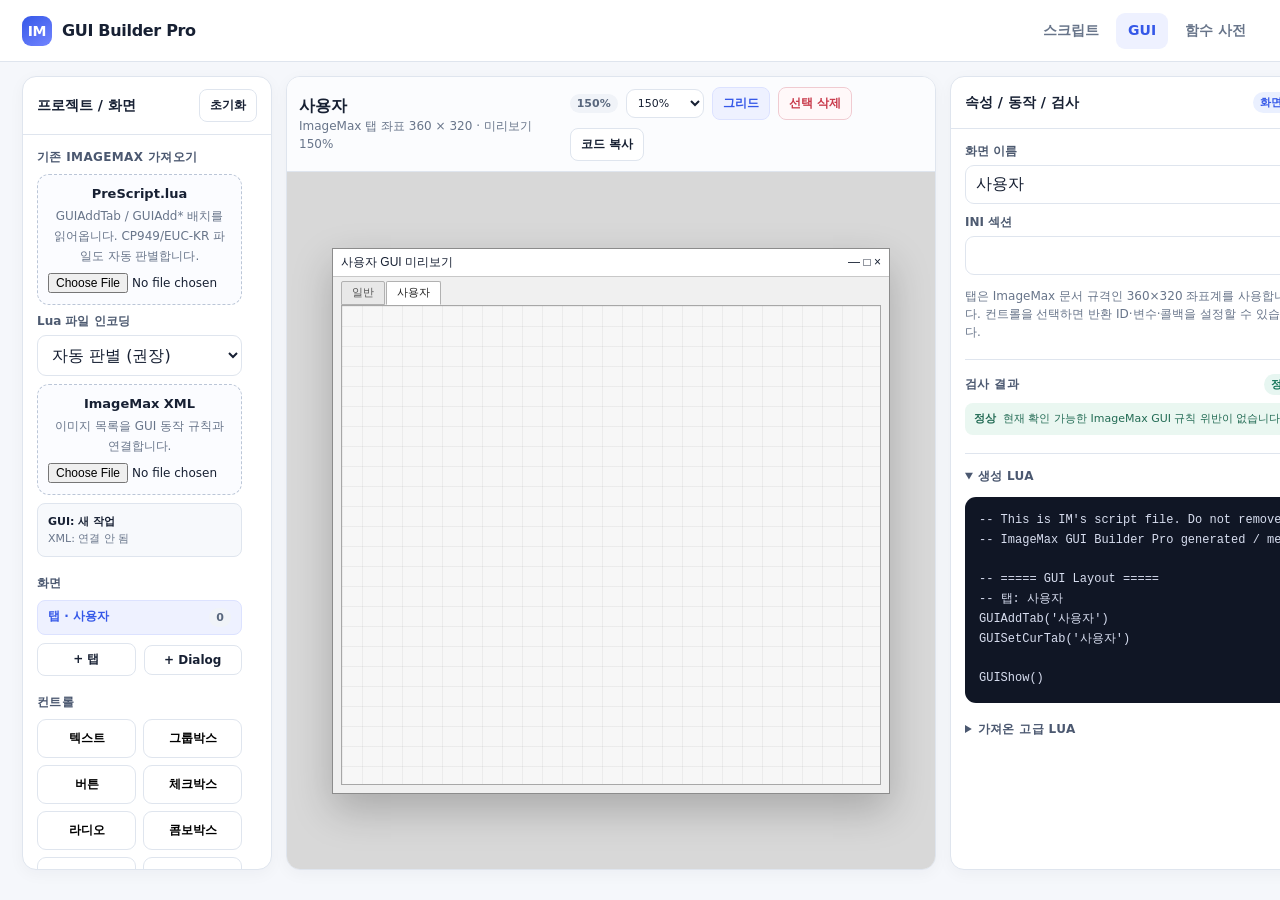
==== gui/index.html @ d72cc4b3 "Add files via upload" ====
<!doctype html>
<html lang="ko">
<head>
  <meta charset="utf-8">
  <meta name="viewport" content="width=device-width,initial-scale=1">
  <title>ImageMax GUI Builder Pro</title>
  <link rel="stylesheet" href="../assets/app.css">
</head>
<body>
<header class="topbar">
  <a class="brand" href="../"><span class="brandmark">IM</span>GUI Builder Pro</a>
  <nav class="nav"><a href="../script/">스크립트</a><a class="active" href="./">GUI</a><a href="../reference/">함수 사전</a></nav>
</header>
<main class="shell" style="padding-top:14px">
  <div class="gui-grid gui-grid-pro">
    <aside class="panel">
      <div class="panel-head"><span class="panel-title">프로젝트 / 화면</span><button id="newGui" class="btn small">초기화</button></div>
      <div class="panel-body">
        <div class="section">
          <div class="section-label">기존 ImageMax 가져오기</div>
          <label class="dropzone compact"><strong>PreScript.lua</strong><span class="hint">GUIAddTab / GUIAdd* 배치를 읽어옵니다. CP949/EUC-KR 파일도 자동 판별합니다.</span><input id="importPreScript" type="file" accept=".lua,text/x-lua,text/plain"></label>
          <div class="field" style="margin:8px 0 0"><label>Lua 파일 인코딩</label><select id="preScriptEncoding" class="select"><option value="auto">자동 판별 (권장)</option><option value="euc-kr">CP949 / EUC-KR</option><option value="utf-8">UTF-8</option></select></div>
          <label class="dropzone compact" style="margin-top:8px"><strong>ImageMax XML</strong><span class="hint">이미지 목록을 GUI 동작 규칙과 연결합니다.</span><input id="importGuiXml" type="file" accept=".xml,text/xml"></label>
          <div id="importSummary" class="import-summary" style="margin-top:8px">새 프로젝트입니다.</div>
        </div>
        <div class="section">
          <div class="section-label">화면</div>
          <div id="viewList" class="stack"></div>
          <div class="row" style="margin-top:8px"><button id="addTab" class="btn small grow">+ 탭</button><button id="addDialog" class="btn small grow">+ Dialog</button></div>
        </div>
        <div class="section">
          <div class="section-label">컨트롤</div>
          <div class="palette">
            <button class="tool" data-type="text">텍스트</button><button class="tool" data-type="group">그룹박스</button>
            <button class="tool" data-type="button">버튼</button><button class="tool" data-type="check">체크박스</button>
            <button class="tool" data-type="radio">라디오</button><button class="tool" data-type="combo">콤보박스</button>
            <button class="tool" data-type="edit">에디트</button><button class="tool dialog-only" data-type="picture">Picture</button>
            <button class="tool dialog-only" data-type="link">Link</button>
          </div>
          <p class="hint">탭은 360×320 좌표계를 사용합니다. Picture/Link는 Dialog 전용입니다.</p>
        </div>
        <div class="section">
          <div class="section-label">프로젝트</div>
          <div class="row wrap"><button id="saveGuiProject" class="btn small">프로젝트 저장</button><label class="btn small">프로젝트 열기<input id="loadGuiProject" type="file" accept=".json" hidden></label><button id="downloadGuiLua" class="btn primary small">PreScript.lua 저장</button></div>
        </div>
      </div>
    </aside>

    <section class="panel workspace">
      <div class="workbar">
        <div><b id="canvasTitle">사용자</b><div id="canvasMeta" class="hint">ImageMax GUI 좌표 360 × 320</div></div>
        <div class="row wrap"><span id="zoomBadge" class="badge">150%</span><select id="zoomSelect" class="select zoom-select" title="미리보기 배율"><option value="1">100%</option><option value="1.25">125%</option><option value="1.5" selected>150%</option><option value="2">200%</option></select><button id="toggleGrid" class="btn small soft">그리드</button><button id="deleteControl" class="btn danger small" disabled>선택 삭제</button><button id="copyGuiLua" class="btn small">코드 복사</button></div>
      </div>
      <div id="canvasWrap" class="canvas-wrap imagemax-preview-wrap">
        <div class="imagemax-window">
          <div class="imagemax-titlebar"><span>사용자 GUI 미리보기</span><span>— □ ×</span></div>
          <div id="runtimeTabs" class="runtime-tabs"></div>
          <div id="canvas" class="canvas-frame imagemax-runtime"></div>
        </div>
      </div>
    </section>

    <aside class="panel inspector-panel">
      <div class="panel-head"><span class="panel-title">속성 / 동작 / 검사</span><span id="selectedBadge" class="badge blue">화면 설정</span></div>
      <div class="panel-body">
        <div id="inspector" class="section"></div>
        <div id="behaviorSection" class="section"></div>
        <div class="divider"></div>
        <div class="section">
          <div class="row" style="justify-content:space-between"><div class="section-label" style="margin:0">검사 결과</div><span id="validationBadge" class="badge ok">정상</span></div>
          <div id="validationList" class="validation-list"></div>
        </div>
        <div class="divider"></div>
        <details class="section" open>
          <summary class="section-label clickable">생성 Lua</summary>
          <pre id="guiLuaPreview" class="code small code-tall"></pre>
        </details>
        <details id="advancedLuaWrap" class="section">
          <summary class="section-label clickable">가져온 고급 Lua</summary>
          <p class="hint">기존 PreScript에서 GUI 생성부 바깥의 함수/초기화 코드를 보존합니다. 이 영역은 자동 변환하지 않습니다.</p>
          <textarea id="advancedLua" class="textarea mono" rows="10"></textarea>
        </details>
      </div>
    </aside>
  </div>
</main>

<div class="modal-backdrop" id="viewModal"><div class="modal">
  <h3 id="viewModalTitle">화면 추가</h3>
  <div class="field"><label>이름</label><input id="viewName" class="input"></div>
  <div class="field"><label>INI 섹션 (선택)</label><input id="viewIni" class="input" placeholder="비워두면 탭 이름 사용"></div>
  <div id="dialogSizeFields" class="row" style="display:none"><div class="field grow"><label>Dialog 너비</label><input id="dialogW" type="number" class="input" value="300"></div><div class="field grow"><label>Dialog 높이</label><input id="dialogH" type="number" class="input" value="200"></div></div>
  <div class="row" style="justify-content:flex-end"><button id="cancelView" class="btn">취소</button><button id="confirmView" class="btn primary">추가</button></div>
</div></div>

<div class="modal-backdrop" id="behaviorModal"><div class="modal">
  <h3>GUI 동작 규칙 추가</h3>
  <div class="field"><label>조건</label><select id="behaviorCondition" class="select"><option value="always">항상 실행</option><option value="eq">현재 변수 == 값</option><option value="ne">현재 변수 != 값</option><option value="gt">현재 변수 &gt; 값</option><option value="ge">현재 변수 &gt;= 값</option><option value="lt">현재 변수 &lt; 값</option><option value="le">현재 변수 &lt;= 값</option></select></div>
  <div id="behaviorCompareField" class="field"><label>비교 값</label><input id="behaviorCompare" class="input" value="1"></div>
  <div class="field"><label>실행</label><select id="behaviorAction" class="select"><option value="imageEnable">ImageMax 이미지 활성/비활성</option><option value="controlEnable">다른 GUI 컨트롤 활성/비활성</option><option value="controlValue">다른 GUI 값 변경</option><option value="controlShow">다른 GUI 컨트롤 표시/숨김</option><option value="print">로그 출력</option><option value="message">MessageBox</option><option value="raw">고급 Lua 한 줄</option></select></div>
  <div id="behaviorDynamic"></div>
  <div class="row" style="justify-content:flex-end"><button id="cancelBehavior" class="btn">취소</button><button id="confirmBehavior" class="btn primary">규칙 추가</button></div>
</div></div>

<div id="toast" class="toast"></div>
<script type="module" src="./gui-builder.js"></script>
</body></html>
---- assets/app.css ----
:root{
  --bg:#f5f7fb;--panel:#fff;--panel2:#f9fafc;--text:#172033;--muted:#68758a;--line:#dfe5ee;
  --brand:#3558e8;--brand2:#6b7cff;--ok:#148566;--warn:#b56a00;--danger:#c8394a;--code:#101625;
  --shadow:0 10px 28px rgba(24,35,62,.08);--r:14px;--r2:10px;
}
*{box-sizing:border-box} html,body{margin:0;min-height:100%;font-family:Inter,Pretendard,"Noto Sans KR","Malgun Gothic",system-ui,sans-serif;color:var(--text);background:var(--bg)}
button,input,select,textarea{font:inherit} button{cursor:pointer} a{color:inherit;text-decoration:none}
.topbar{height:62px;background:#fff;border-bottom:1px solid var(--line);display:flex;align-items:center;justify-content:space-between;padding:0 22px;position:sticky;top:0;z-index:30}
.brand{display:flex;gap:10px;align-items:center;font-weight:800;letter-spacing:-.02em}.brandmark{width:30px;height:30px;border-radius:9px;background:linear-gradient(145deg,var(--brand),#7385ff);display:grid;place-items:center;color:#fff;font-size:14px}
.nav{display:flex;gap:5px}.nav a{padding:9px 12px;border-radius:9px;color:var(--muted);font-weight:650;font-size:14px}.nav a:hover,.nav a.active{background:#eef1ff;color:var(--brand)}
.shell{max-width:1500px;margin:0 auto;padding:22px}.hero{display:grid;grid-template-columns:1.2fr .8fr;gap:22px;align-items:stretch;margin-bottom:22px}.hero-main,.hero-side{background:#fff;border:1px solid var(--line);border-radius:18px;padding:32px;box-shadow:var(--shadow)}
.hero h1{font-size:38px;line-height:1.15;margin:0 0 12px;letter-spacing:-.04em}.hero p{color:var(--muted);line-height:1.7;margin:0}.hero-actions{display:flex;gap:10px;margin-top:22px;flex-wrap:wrap}
.btn{border:1px solid var(--line);background:#fff;color:var(--text);padding:10px 14px;border-radius:10px;font-weight:700;font-size:14px}.btn:hover{border-color:#b9c4d8;background:#fafbfe}.btn.primary{background:var(--brand);border-color:var(--brand);color:#fff}.btn.primary:hover{background:#2e4dcc}.btn.soft{background:#eef1ff;color:var(--brand);border-color:#dce2ff}.btn.danger{color:var(--danger);border-color:#f0cbd1;background:#fff8f9}.btn.small{padding:7px 10px;font-size:12px;border-radius:8px}.btn.icon{width:36px;height:36px;padding:0;display:grid;place-items:center}
.cards{display:grid;grid-template-columns:repeat(3,1fr);gap:16px}.card{background:#fff;border:1px solid var(--line);border-radius:var(--r);padding:22px;box-shadow:0 3px 12px rgba(24,35,62,.04)}.card h2,.card h3{margin:0 0 8px}.card p{color:var(--muted);line-height:1.6;margin:0}.card .link{display:inline-flex;margin-top:16px;color:var(--brand);font-weight:750}
.appgrid{display:grid;grid-template-columns:300px minmax(520px,1fr) 360px;gap:14px;height:calc(100vh - 106px);min-height:660px}.panel{background:#fff;border:1px solid var(--line);border-radius:var(--r);overflow:hidden;min-width:0;box-shadow:0 4px 16px rgba(24,35,62,.04)}.panel-head{min-height:52px;padding:12px 14px;border-bottom:1px solid var(--line);display:flex;align-items:center;justify-content:space-between;gap:10px}.panel-title{font-weight:800;font-size:14px}.panel-body{padding:14px;overflow:auto;height:calc(100% - 52px)}
.section{margin-bottom:18px}.section:last-child{margin-bottom:0}.section-label{font-size:12px;font-weight:800;color:#4b5870;text-transform:uppercase;letter-spacing:.03em;margin:0 0 8px}.hint{font-size:12px;color:var(--muted);line-height:1.5}.field{margin-bottom:10px}.field label{display:block;font-size:12px;font-weight:750;color:#4d5a70;margin-bottom:5px}.input,.select,.textarea{width:100%;border:1px solid var(--line);border-radius:9px;background:#fff;padding:9px 10px;color:var(--text);outline:none}.textarea{min-height:80px;resize:vertical}.input:focus,.select:focus,.textarea:focus{border-color:#97a7f9;box-shadow:0 0 0 3px rgba(53,88,232,.1)}
.row{display:flex;align-items:center;gap:8px}.row.wrap{flex-wrap:wrap}.grow{flex:1}.stack{display:flex;flex-direction:column;gap:8px}.divider{height:1px;background:var(--line);margin:14px 0}.badge{display:inline-flex;align-items:center;gap:5px;padding:3px 7px;border-radius:999px;background:#f0f3f8;color:#59677d;font-size:11px;font-weight:750}.badge.ok{background:#e7f6f1;color:#147458}.badge.blue{background:#eaf0ff;color:#3558e8}.badge.warn{background:#fff2dc;color:#945a00}
.dropzone{border:1.5px dashed #bbc6d7;border-radius:12px;padding:17px;text-align:center;background:#fbfcff}.dropzone strong{display:block;font-size:13px;margin-bottom:4px}.dropzone input[type=file]{max-width:100%;font-size:12px}
.image-list{display:flex;flex-direction:column;gap:5px}.image-item{padding:9px 10px;border-radius:9px;border:1px solid transparent;cursor:pointer;display:grid;grid-template-columns:1fr auto;gap:5px;align-items:center}.image-item:hover{background:#f6f8fb}.image-item.active{border-color:#bfc9ff;background:#eef1ff}.image-name{font-size:13px;font-weight:700;overflow:hidden;text-overflow:ellipsis;white-space:nowrap}.image-meta{font-size:10px;color:var(--muted)}
.workspace{height:100%;display:flex;flex-direction:column}.workbar{border-bottom:1px solid var(--line);padding:10px 12px;display:flex;align-items:center;justify-content:space-between;gap:8px;background:#fbfcfe}.tabs{display:flex;gap:5px;overflow:auto}.tabbtn{border:0;background:transparent;padding:8px 10px;border-radius:8px;color:var(--muted);font-size:13px;font-weight:700;white-space:nowrap}.tabbtn.active{background:#eef1ff;color:var(--brand)}
.rule-list{padding:14px;overflow:auto;flex:1}.empty{display:grid;place-items:center;height:100%;min-height:240px;color:var(--muted);text-align:center;padding:30px}.rule{border:1px solid var(--line);border-radius:12px;background:#fff;margin-bottom:10px;overflow:hidden}.rule-head{padding:10px 12px;background:#f8f9fc;border-bottom:1px solid var(--line);display:flex;justify-content:space-between;align-items:center}.rule-title{font-size:13px;font-weight:800}.rule-body{padding:12px}.rule-grid{display:grid;grid-template-columns:1fr 1fr;gap:9px}.rule-actions{display:flex;gap:6px}
.code{background:var(--code);color:#d8def0;border-radius:11px;padding:14px;font:12px/1.65 "SFMono-Regular",Consolas,monospace;white-space:pre;overflow:auto;min-height:220px;tab-size:2}.code.small{min-height:120px;max-height:220px}.code .kw{color:#82aaff}.code .fn{color:#c3e88d}.code .str{color:#ecc48d}
.kv{display:grid;grid-template-columns:120px 1fr;gap:6px 10px;font-size:12px}.kv dt{color:var(--muted)}.kv dd{margin:0;font-weight:650;word-break:break-word}.existing{border:1px solid var(--line);border-radius:9px;padding:9px;margin-top:6px;background:#fafbfc}.existing .name{font-size:12px;font-weight:800}.existing pre{font-size:11px;white-space:pre-wrap;color:#4f5b70;margin:6px 0 0}
.toast{position:fixed;right:20px;bottom:20px;background:#182238;color:#fff;padding:11px 14px;border-radius:10px;box-shadow:var(--shadow);font-size:13px;z-index:100;opacity:0;pointer-events:none;transform:translateY(10px);transition:.2s}.toast.show{opacity:1;transform:none}
/* GUI */
.gui-grid{display:grid;grid-template-columns:230px minmax(500px,1fr) 330px;gap:14px;height:calc(100vh - 106px);min-height:660px}.palette{display:grid;grid-template-columns:1fr 1fr;gap:7px}.tool{border:1px solid var(--line);border-radius:9px;background:#fff;padding:10px 8px;font-size:12px;font-weight:750;text-align:center}.tool:hover{border-color:#aebaf7;background:#f7f8ff}.canvas-wrap{height:100%;overflow:auto;background:#edf1f6;display:grid;place-items:center;padding:40px}.canvas-frame{position:relative;background:#fff;border:1px solid #bfc8d5;box-shadow:0 16px 40px rgba(31,45,75,.14);width:720px;height:640px;transform-origin:center center;overflow:hidden;background-image:linear-gradient(#f0f2f6 1px,transparent 1px),linear-gradient(90deg,#f0f2f6 1px,transparent 1px);background-size:20px 20px}.ctrl{position:absolute;border:1px solid #aeb7c4;background:#f7f8fa;border-radius:3px;display:flex;align-items:center;padding:0 8px;font-size:12px;user-select:none;cursor:move;min-width:12px;min-height:12px;color:#293449}.ctrl.selected{outline:2px solid #5873ff;outline-offset:1px}.ctrl.button{justify-content:center;background:#f6f6f6;box-shadow:inset 0 1px #fff}.ctrl.text{border-color:transparent;background:transparent}.ctrl.group{background:transparent;border-color:#99a5b5;align-items:flex-start;padding-top:4px}.ctrl.check::before{content:'□';margin-right:5px}.ctrl.radio::before{content:'○';margin-right:5px}.ctrl.edit{background:#fff}.ctrl.combo{background:#fff}.ctrl.combo::after{content:'▾';margin-left:auto}.handle{position:absolute;width:10px;height:10px;background:#5873ff;border:1px solid #fff;right:-6px;bottom:-6px;border-radius:2px;cursor:nwse-resize;display:none}.ctrl.selected .handle{display:block}.ruler{font-size:11px;color:var(--muted)}
.tab-strip{display:flex;gap:4px;align-items:center;overflow:auto}.gui-tab{border:1px solid var(--line);background:#fff;padding:7px 10px;border-radius:8px 8px 0 0;font-size:12px;font-weight:700}.gui-tab.active{background:#eef1ff;color:var(--brand);border-color:#cbd3ff}.modal-backdrop{position:fixed;inset:0;background:rgba(14,20,34,.45);display:none;place-items:center;z-index:80}.modal-backdrop.open{display:grid}.modal{width:min(680px,92vw);max-height:86vh;overflow:auto;background:#fff;border-radius:15px;border:1px solid var(--line);box-shadow:0 26px 70px rgba(0,0,0,.22);padding:20px}.modal h3{margin:0 0 14px}
.ref-grid{display:grid;grid-template-columns:250px 1fr;gap:14px}.ref-list{display:flex;flex-direction:column;gap:7px}.ref-card{border:1px solid var(--line);border-radius:11px;background:#fff;padding:14px}.ref-card h3{font-size:14px;margin:0 0 7px}.sig{font:12px/1.5 Consolas,monospace;background:#f4f6fa;border:1px solid #e4e8ef;padding:8px;border-radius:7px;overflow:auto}.ref-card p{font-size:12px;color:var(--muted);line-height:1.5;margin:8px 0 0}
@media(max-width:1100px){.appgrid,.gui-grid{grid-template-columns:260px 1fr}.appgrid>.panel:last-child,.gui-grid>.panel:last-child{display:none}.cards{grid-template-columns:1fr 1fr}.hero{grid-template-columns:1fr}}
@media(max-width:760px){.topbar{height:auto;padding:10px 12px;align-items:flex-start;gap:8px}.nav{flex-wrap:wrap;justify-content:flex-end}.shell{padding:12px}.hero-main,.hero-side{padding:22px}.hero h1{font-size:30px}.cards{grid-template-columns:1fr}.appgrid,.gui-grid{display:block;height:auto}.appgrid>.panel,.gui-grid>.panel{margin-bottom:12px;height:auto}.panel-body{height:auto;max-height:none}.canvas-wrap{min-height:520px;padding:18px}.canvas-frame{transform:scale(.72);margin:-90px}.ref-grid{grid-template-columns:1fr}.rule-grid{grid-template-columns:1fr}}
/* GUI Builder Pro */
.gui-grid-pro{grid-template-columns:250px minmax(650px,1fr) 380px}.dropzone.compact{display:block;padding:11px 10px}.dropzone.compact input{display:block;margin-top:8px;width:100%}.inspector-panel .panel-body{padding-bottom:40px}.imagemax-preview-wrap{background:#d8d8d8;place-items:center}.imagemax-window{background:#f0f0f0;border:1px solid #8c8c8c;box-shadow:0 16px 38px rgba(0,0,0,.22);padding:0 8px 8px}.imagemax-titlebar{height:28px;margin:0 -8px 0;padding:0 8px;background:#fff;display:flex;align-items:center;justify-content:space-between;font:12px "Malgun Gothic",sans-serif;border-bottom:1px solid #c8c8c8}.runtime-tabs{height:28px;display:flex;align-items:flex-end;gap:1px;padding-top:4px}.runtime-tab{height:24px;border:1px solid #b1b1b1;background:#e8e8e8;padding:2px 10px;font:11px "Malgun Gothic",sans-serif;border-radius:2px 2px 0 0;color:#222}.runtime-tab.active{background:#fff;border-bottom-color:#fff}.canvas-frame.imagemax-runtime{border-color:#a7a7a7;box-shadow:none;background-color:#f7f7f7;background-image:linear-gradient(rgba(80,80,80,.07) 1px,transparent 1px),linear-gradient(90deg,rgba(80,80,80,.07) 1px,transparent 1px);background-size:20px 20px}.canvas-frame.no-grid{background-image:none}.imagemax-runtime .ctrl{font-family:"Malgun Gothic",sans-serif;font-size:12px;color:#111;border-radius:1px}.imagemax-runtime .ctrl.text{padding:0 2px}.imagemax-runtime .ctrl.group{border:1px solid #aaa;background:transparent;padding:0;overflow:visible}.imagemax-runtime .group-title{position:absolute;top:-9px;left:8px;background:#f7f7f7;padding:0 4px;line-height:16px}.imagemax-runtime .ctrl.button{background:linear-gradient(#fff,#e8e8e8);border:1px solid #9f9f9f;justify-content:center;padding:0 6px}.imagemax-runtime .ctrl.check,.imagemax-runtime .ctrl.radio{border-color:transparent;background:transparent;padding:0 2px;gap:4px}.native-check{width:13px;height:13px;border:1px solid #7d7d7d;background:#fff;display:inline-block;flex:0 0 auto}.native-radio{width:13px;height:13px;border:1px solid #7d7d7d;background:#fff;border-radius:50%;display:inline-block;flex:0 0 auto}.imagemax-runtime .ctrl.combo{background:#fff;border:1px solid #9f9f9f;padding:0}.combo-value{padding-left:6px;overflow:hidden;text-overflow:ellipsis;white-space:nowrap;flex:1}.combo-arrow{width:18px;height:100%;display:grid;place-items:center;border-left:1px solid #b5b5b5;font-size:8px;background:#eee}.imagemax-runtime .ctrl.edit{background:#fff;border:1px solid #9f9f9f;padding:0 5px}.edit-value{overflow:hidden;text-overflow:ellipsis;white-space:nowrap}.imagemax-runtime .ctrl.link{border-color:transparent;background:transparent;color:#1359b7;text-decoration:underline}.behavior-row{border:1px solid var(--line);border-radius:9px;padding:9px;display:flex;justify-content:space-between;gap:8px;align-items:flex-start}.behavior-row b{font-size:12px}.validation-list{display:flex;flex-direction:column;gap:6px;margin-top:8px}.validation-item{display:grid;grid-template-columns:auto 1fr;gap:7px;align-items:start;border-radius:8px;padding:8px 9px;font-size:11px}.validation-item span{font-weight:800}.validation-item p{margin:0;line-height:1.45}.validation-item.error{background:#fff0f1;color:#8d2834}.validation-item.warn{background:#fff6e7;color:#875400}.validation-item.info{background:#eef4ff;color:#315b9a}.validation-item.ok{background:#eaf7f1;color:#226b54}.warn-text{color:#9a5d00}.mono{font-family:Consolas,"SFMono-Regular",monospace}.clickable{cursor:pointer}.code-tall{max-height:360px}
@media(max-width:1250px){.gui-grid-pro{grid-template-columns:240px 1fr}.gui-grid-pro>.inspector-panel{display:none}}

/* Script Builder Pro */
.script-shell{max-width:1680px;padding-top:14px}.script-grid-pro{grid-template-columns:300px minmax(720px,1fr) 390px}.project-panel .panel-body,.result-panel .panel-body{padding-bottom:36px}.image-list-tall{max-height:calc(100vh - 500px);overflow:auto}.image-item{width:100%;text-align:left;background:transparent}.image-badges{display:flex;flex-direction:column;gap:3px;align-items:flex-end}.folder-status{margin-top:8px;padding:8px 9px;border-radius:8px;background:#f7f9fc;border:1px solid var(--line);font-size:11px;line-height:1.45;color:var(--muted)}
.script-workspace{overflow:hidden}.script-workbar{min-height:58px}.builder-flow{overflow:auto;flex:1}.recipe-section{padding:14px;border-bottom:1px solid var(--line);background:#fbfcff}.recipe-head,.current-script-head{display:flex;align-items:flex-start;justify-content:space-between;gap:12px}.recipe-filter-row{width:min(430px,48%)}.recipe-filter-row .input{min-width:160px}.recipe-grid{display:grid;grid-template-columns:repeat(3,minmax(0,1fr));gap:9px;margin-top:12px}.recipe-card{border:1px solid var(--line);border-radius:12px;background:#fff;padding:12px;display:flex;flex-direction:column;min-height:148px}.recipe-card:hover{border-color:#bbc7f8;box-shadow:0 4px 14px rgba(53,88,232,.07)}.recipe-card-top{display:flex;justify-content:space-between;gap:8px;align-items:center}.recipe-tag{font-size:10px;font-weight:800;color:var(--brand);background:#eef1ff;border-radius:999px;padding:3px 6px}.recipe-cat{font-size:10px;color:var(--muted)}.recipe-card h3{font-size:13px;margin:9px 0 6px}.recipe-card p{font-size:11px;line-height:1.5;color:var(--muted);margin:0 0 11px;flex:1}.recipe-card .btn{align-self:flex-start}.current-script-section{padding:14px}.compact-rule-list{padding:12px 0 0;overflow:visible}.compact-rule-list .empty{min-height:180px}.rule{border-radius:11px}.rule>summary{list-style:none;cursor:pointer}.rule>summary::-webkit-details-marker{display:none}.rule-head>div:first-child{display:flex;flex-direction:column;gap:3px}.rule-desc{font-size:10px;font-weight:500;color:var(--muted);max-width:580px}.rule[open]>.rule-head{background:#f5f7ff;border-bottom:1px solid var(--line)}.branch{margin-top:12px;padding:10px;border:1px solid var(--line);border-radius:9px;background:#fbfcfe}.branch.optional{background:#fff}.branch-head{display:flex;align-items:center;justify-content:space-between;gap:8px;font-size:12px}.action-list{display:flex;flex-direction:column;gap:7px;margin-top:8px}.action-card{border:1px solid var(--line);border-radius:8px;padding:8px;background:#fff}.action-fields{margin-top:8px}.multi-images{min-height:150px}.image-preview-box{height:190px;border:1px solid var(--line);border-radius:12px;background:#f8fafc;display:grid;place-items:center;overflow:hidden;position:relative;text-align:center;color:var(--muted);font-size:12px}.image-preview-box>img{width:100%;height:100%;object-fit:contain;background:#fff}.preview-caption{position:absolute;left:0;right:0;bottom:0;padding:7px 9px;background:rgba(16,22,37,.82);color:#fff;display:flex;flex-direction:column;text-align:left}.preview-caption span{font-size:9px;opacity:.8;white-space:nowrap;overflow:hidden;text-overflow:ellipsis}.preview-placeholder{padding:18px;display:flex;flex-direction:column;gap:5px}.preview-placeholder b{color:var(--text);font-size:13px}.preview-placeholder small{font-size:10px}.compact-details{border:1px solid var(--line);border-radius:10px;padding:9px 10px;background:#fbfcfe}.compact-details>summary{font-size:12px;font-weight:800;cursor:pointer}.compact-kv{grid-template-columns:72px 1fr}.existing>summary{cursor:pointer;font-size:11px}.execution-note{margin-top:9px;padding:8px 9px;border-radius:8px;background:#eef4ff;color:#315b9a;font-size:10.5px;line-height:1.45}.code-result{max-height:300px}.current-script-head{margin-top:2px}
@media(max-width:1400px){.script-grid-pro{grid-template-columns:280px minmax(650px,1fr)}.script-grid-pro>.result-panel{display:none}.recipe-grid{grid-template-columns:repeat(2,minmax(0,1fr))}}
@media(max-width:900px){.recipe-head,.current-script-head{display:block}.recipe-filter-row{width:100%;margin-top:10px}.recipe-grid{grid-template-columns:1fr}.script-grid-pro{display:block;height:auto}.script-grid-pro>.panel{margin-bottom:12px}.script-grid-pro>.result-panel{display:block}.image-list-tall{max-height:360px}}

/* GUI import / usability */
.import-summary{padding:9px 10px;border:1px solid var(--line);background:#f7f9fc;border-radius:8px;font-size:11px;line-height:1.55;color:var(--muted)}.import-summary b{color:var(--text)}.zoom-select{width:78px;padding:6px 7px;font-size:11px}.gui-grid-pro .canvas-wrap{padding:24px}.gui-grid-pro .rule-grid{gap:8px}.gui-grid-pro .panel-body{scrollbar-gutter:stable}.gui-grid-pro .validation-list{max-height:230px;overflow:auto}
.runtime-tab.system-tab{color:#555;opacity:1;cursor:default;background:#e8e8e8}
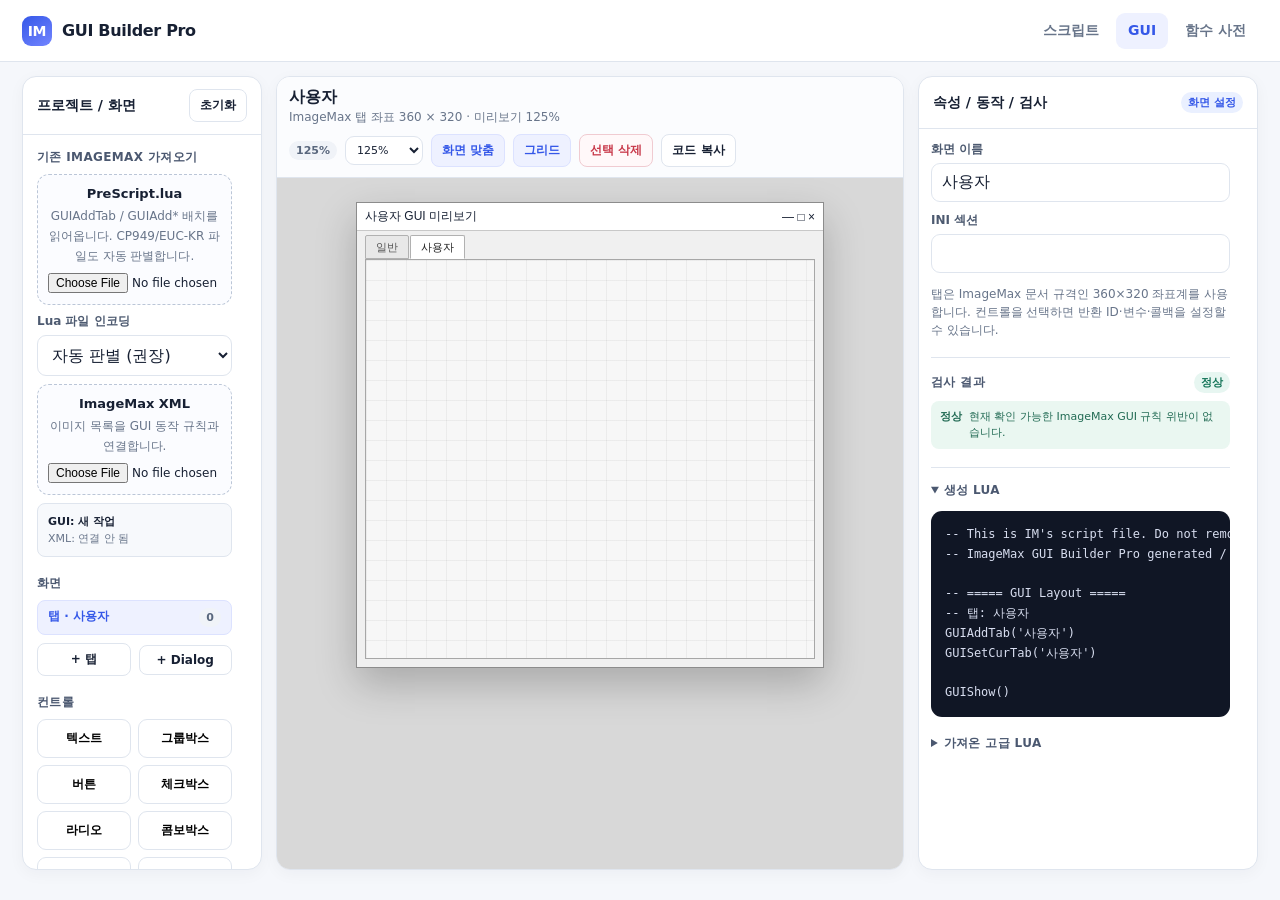
==== commit 4aaaa95c: "Add files via upload" ====
--- a/gui/index.html
+++ b/gui/index.html
@@ -37,7 +37,7 @@
             <button class="tool" data-type="edit">에디트</button><button class="tool dialog-only" data-type="picture">Picture</button>
             <button class="tool dialog-only" data-type="link">Link</button>
           </div>
-          <p class="hint">탭은 360×320 좌표계를 사용합니다. Picture/Link는 Dialog 전용입니다.</p>
+          <p class="hint">추가 후 캔버스에서 바로 이동합니다. 방향키 1px · Shift+방향키 5px 이동. Picture/Link는 Dialog 전용입니다.</p>
         </div>
         <div class="section">
           <div class="section-label">프로젝트</div>
@@ -49,7 +49,7 @@
     <section class="panel workspace">
       <div class="workbar">
         <div><b id="canvasTitle">사용자</b><div id="canvasMeta" class="hint">ImageMax GUI 좌표 360 × 320</div></div>
-        <div class="row wrap"><span id="zoomBadge" class="badge">150%</span><select id="zoomSelect" class="select zoom-select" title="미리보기 배율"><option value="1">100%</option><option value="1.25">125%</option><option value="1.5" selected>150%</option><option value="2">200%</option></select><button id="toggleGrid" class="btn small soft">그리드</button><button id="deleteControl" class="btn danger small" disabled>선택 삭제</button><button id="copyGuiLua" class="btn small">코드 복사</button></div>
+        <div class="row wrap"><span id="zoomBadge" class="badge">125%</span><select id="zoomSelect" class="select zoom-select" title="미리보기 배율"><option value="1">100%</option><option value="1.25" selected>125%</option><option value="1.5">150%</option><option value="2">200%</option></select><button id="fitCanvas" class="btn small soft">화면 맞춤</button><button id="toggleGrid" class="btn small soft">그리드</button><button id="deleteControl" class="btn danger small" disabled>선택 삭제</button><button id="copyGuiLua" class="btn small">코드 복사</button></div>
       </div>
       <div id="canvasWrap" class="canvas-wrap imagemax-preview-wrap">
         <div class="imagemax-window">
--- a/assets/app.css
+++ b/assets/app.css
@@ -41,3 +41,11 @@
 /* GUI import / usability */
 .import-summary{padding:9px 10px;border:1px solid var(--line);background:#f7f9fc;border-radius:8px;font-size:11px;line-height:1.55;color:var(--muted)}.import-summary b{color:var(--text)}.zoom-select{width:78px;padding:6px 7px;font-size:11px}.gui-grid-pro .canvas-wrap{padding:24px}.gui-grid-pro .rule-grid{gap:8px}.gui-grid-pro .panel-body{scrollbar-gutter:stable}.gui-grid-pro .validation-list{max-height:230px;overflow:auto}
 .runtime-tab.system-tab{color:#555;opacity:1;cursor:default;background:#e8e8e8}
+
+/* V4 — visual-first Script Builder */
+.script-grid-v4{grid-template-columns:280px minmax(0,1fr);gap:14px;height:calc(100vh - 96px);min-height:720px}.script-workspace-v4{display:flex;flex-direction:column;min-width:0;overflow:hidden}.script-top-zone{display:grid;grid-template-columns:minmax(460px,1.15fr) minmax(360px,.85fr);min-height:0;height:46%;border-bottom:1px solid var(--line)}.recipe-section-v4,.current-script-section-v4{padding:13px;min-height:0;overflow:auto}.recipe-section-v4{border-right:1px solid var(--line);background:#fbfcff}.recipe-head-v4,.dock-head{display:flex;align-items:flex-start;justify-content:space-between;gap:10px}.recipe-toolbar-v4{display:grid;grid-template-columns:1fr 126px;gap:8px;margin:10px 0}.recipe-grid-v4{display:grid;grid-template-columns:repeat(2,minmax(0,1fr));gap:8px}.recipe-grid-v4 .recipe-card{min-height:98px;padding:10px}.recipe-grid-v4 .recipe-card h3{margin:6px 0 4px;font-size:12px}.recipe-grid-v4 .recipe-card p{font-size:10.5px;line-height:1.4;margin-bottom:7px;display:-webkit-box;-webkit-line-clamp:2;-webkit-box-orient:vertical;overflow:hidden}.recipe-grid-v4 .recipe-card .btn{padding:5px 8px;font-size:11px}.current-script-section-v4 .compact-rule-list{max-height:none;overflow:visible}.script-bottom-zone{display:grid;grid-template-columns:minmax(0,1fr) 310px;gap:0;flex:1;min-height:0}.code-dock-v4,.context-dock-v4{padding:13px;min-height:0;overflow:auto}.context-dock-v4{border-left:1px solid var(--line);background:#fbfcfe}.code-main-v4{margin-top:10px;height:calc(100% - 82px);min-height:240px;max-height:none;white-space:pre;overflow:auto;font-size:12px;line-height:1.55}.compact-preview{height:110px;margin:8px 0}.script-top-zone .rule{margin-bottom:8px}.script-top-zone .rule-desc{max-width:420px}.script-workbar{flex:0 0 auto}
+@media(max-width:1180px){.script-top-zone{grid-template-columns:1fr}.recipe-section-v4{border-right:0;border-bottom:1px solid var(--line)}.script-bottom-zone{grid-template-columns:1fr}.context-dock-v4{display:none}.script-grid-v4{grid-template-columns:250px minmax(0,1fr)}}
+/* V4 — GUI editing */
+.gui-grid-pro{grid-template-columns:240px minmax(620px,1fr) 340px}.imagemax-preview-wrap{overflow:auto;display:block;padding:22px}.imagemax-window{width:max-content;margin:auto}.imagemax-runtime .ctrl{white-space:nowrap;overflow:visible}.imagemax-runtime .ctrl.text,.imagemax-runtime .ctrl.check,.imagemax-runtime .ctrl.radio{min-width:max-content}.imagemax-runtime .ctrl.selected{outline:2px solid #4664ef;outline-offset:1px;box-shadow:0 0 0 3px rgba(70,100,239,.12)}.imagemax-runtime .ctrl.selected .handle{opacity:1}.canvas-frame{position:relative}.canvas-wrap{scrollbar-gutter:stable both-edges}.workbar{flex-wrap:wrap}.palette .tool{min-height:38px}.inspector-panel .panel-body{padding:12px}.gui-grid-pro .code-tall{max-height:260px}
+/* V4 — Function reference */
+.ref-card-v4{display:flex;flex-direction:column;gap:8px}.sig-row,.example-row{display:flex;gap:8px;align-items:flex-start}.sig-row .sig{margin:0;min-width:0}.example-row .code{margin:0;flex:1;max-height:180px}.ref-card-v4 p{margin:0}.ref-grid{grid-template-columns:230px minmax(0,1fr)}
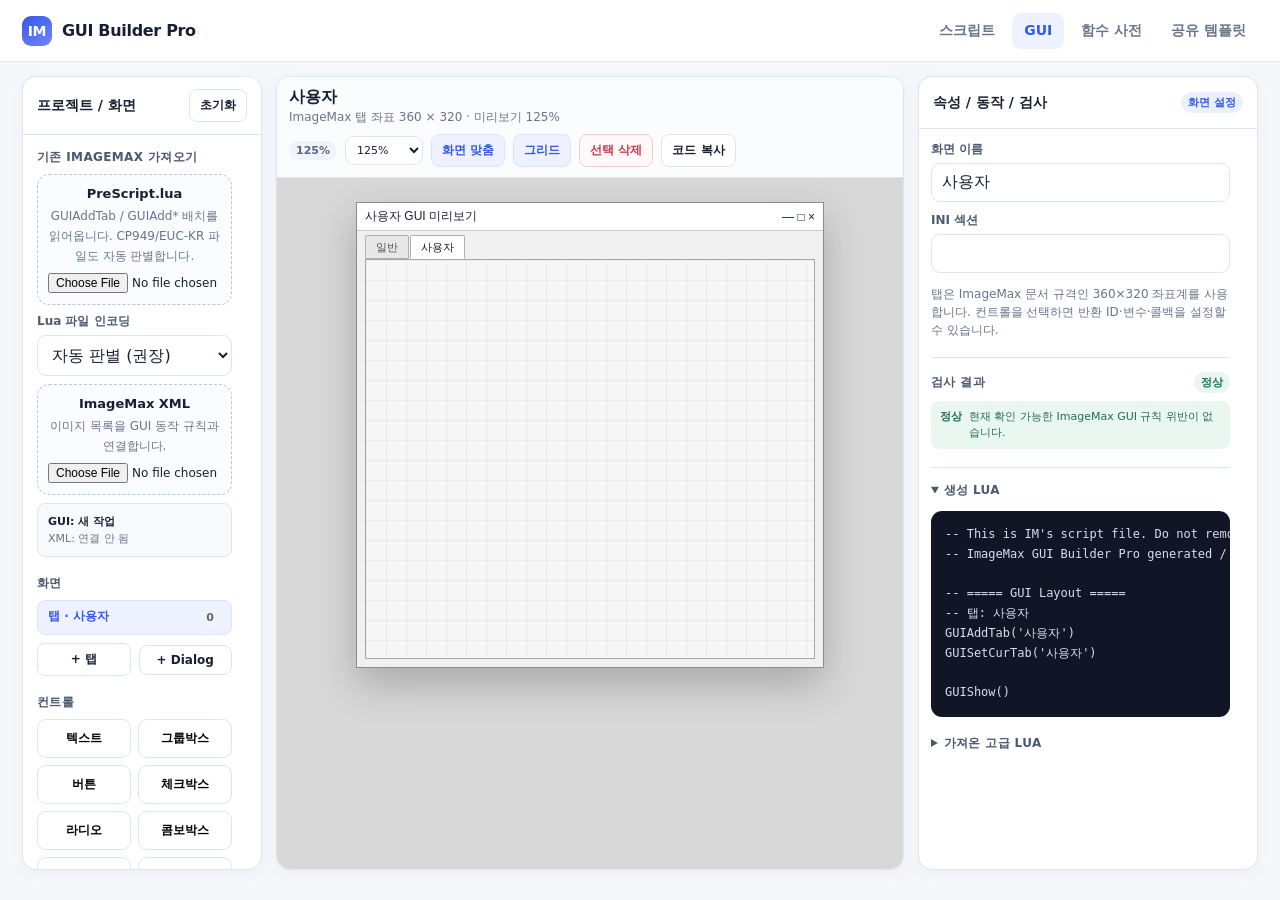
==== commit 2dae9c4c: "Add files via upload" ====
--- a/gui/index.html
+++ b/gui/index.html
@@ -9,7 +9,7 @@
 <body>
 <header class="topbar">
   <a class="brand" href="../"><span class="brandmark">IM</span>GUI Builder Pro</a>
-  <nav class="nav"><a href="../script/">스크립트</a><a class="active" href="./">GUI</a><a href="../reference/">함수 사전</a></nav>
+  <nav class="nav"><a href="../script/">스크립트</a><a class="active" href="./">GUI</a><a href="../reference/">함수 사전</a><a href="../templates/">공유 템플릿</a></nav>
 </header>
 <main class="shell" style="padding-top:14px">
   <div class="gui-grid gui-grid-pro">
--- a/assets/app.css
+++ b/assets/app.css
@@ -11,7 +11,7 @@
 .shell{max-width:1500px;margin:0 auto;padding:22px}.hero{display:grid;grid-template-columns:1.2fr .8fr;gap:22px;align-items:stretch;margin-bottom:22px}.hero-main,.hero-side{background:#fff;border:1px solid var(--line);border-radius:18px;padding:32px;box-shadow:var(--shadow)}
 .hero h1{font-size:38px;line-height:1.15;margin:0 0 12px;letter-spacing:-.04em}.hero p{color:var(--muted);line-height:1.7;margin:0}.hero-actions{display:flex;gap:10px;margin-top:22px;flex-wrap:wrap}
 .btn{border:1px solid var(--line);background:#fff;color:var(--text);padding:10px 14px;border-radius:10px;font-weight:700;font-size:14px}.btn:hover{border-color:#b9c4d8;background:#fafbfe}.btn.primary{background:var(--brand);border-color:var(--brand);color:#fff}.btn.primary:hover{background:#2e4dcc}.btn.soft{background:#eef1ff;color:var(--brand);border-color:#dce2ff}.btn.danger{color:var(--danger);border-color:#f0cbd1;background:#fff8f9}.btn.small{padding:7px 10px;font-size:12px;border-radius:8px}.btn.icon{width:36px;height:36px;padding:0;display:grid;place-items:center}
-.cards{display:grid;grid-template-columns:repeat(3,1fr);gap:16px}.card{background:#fff;border:1px solid var(--line);border-radius:var(--r);padding:22px;box-shadow:0 3px 12px rgba(24,35,62,.04)}.card h2,.card h3{margin:0 0 8px}.card p{color:var(--muted);line-height:1.6;margin:0}.card .link{display:inline-flex;margin-top:16px;color:var(--brand);font-weight:750}
+.cards{display:grid;grid-template-columns:repeat(auto-fit,minmax(240px,1fr));gap:16px}.card{background:#fff;border:1px solid var(--line);border-radius:var(--r);padding:22px;box-shadow:0 3px 12px rgba(24,35,62,.04)}.card h2,.card h3{margin:0 0 8px}.card p{color:var(--muted);line-height:1.6;margin:0}.card .link{display:inline-flex;margin-top:16px;color:var(--brand);font-weight:750}
 .appgrid{display:grid;grid-template-columns:300px minmax(520px,1fr) 360px;gap:14px;height:calc(100vh - 106px);min-height:660px}.panel{background:#fff;border:1px solid var(--line);border-radius:var(--r);overflow:hidden;min-width:0;box-shadow:0 4px 16px rgba(24,35,62,.04)}.panel-head{min-height:52px;padding:12px 14px;border-bottom:1px solid var(--line);display:flex;align-items:center;justify-content:space-between;gap:10px}.panel-title{font-weight:800;font-size:14px}.panel-body{padding:14px;overflow:auto;height:calc(100% - 52px)}
 .section{margin-bottom:18px}.section:last-child{margin-bottom:0}.section-label{font-size:12px;font-weight:800;color:#4b5870;text-transform:uppercase;letter-spacing:.03em;margin:0 0 8px}.hint{font-size:12px;color:var(--muted);line-height:1.5}.field{margin-bottom:10px}.field label{display:block;font-size:12px;font-weight:750;color:#4d5a70;margin-bottom:5px}.input,.select,.textarea{width:100%;border:1px solid var(--line);border-radius:9px;background:#fff;padding:9px 10px;color:var(--text);outline:none}.textarea{min-height:80px;resize:vertical}.input:focus,.select:focus,.textarea:focus{border-color:#97a7f9;box-shadow:0 0 0 3px rgba(53,88,232,.1)}
 .row{display:flex;align-items:center;gap:8px}.row.wrap{flex-wrap:wrap}.grow{flex:1}.stack{display:flex;flex-direction:column;gap:8px}.divider{height:1px;background:var(--line);margin:14px 0}.badge{display:inline-flex;align-items:center;gap:5px;padding:3px 7px;border-radius:999px;background:#f0f3f8;color:#59677d;font-size:11px;font-weight:750}.badge.ok{background:#e7f6f1;color:#147458}.badge.blue{background:#eaf0ff;color:#3558e8}.badge.warn{background:#fff2dc;color:#945a00}
@@ -49,3 +49,10 @@
 .gui-grid-pro{grid-template-columns:240px minmax(620px,1fr) 340px}.imagemax-preview-wrap{overflow:auto;display:block;padding:22px}.imagemax-window{width:max-content;margin:auto}.imagemax-runtime .ctrl{white-space:nowrap;overflow:visible}.imagemax-runtime .ctrl.text,.imagemax-runtime .ctrl.check,.imagemax-runtime .ctrl.radio{min-width:max-content}.imagemax-runtime .ctrl.selected{outline:2px solid #4664ef;outline-offset:1px;box-shadow:0 0 0 3px rgba(70,100,239,.12)}.imagemax-runtime .ctrl.selected .handle{opacity:1}.canvas-frame{position:relative}.canvas-wrap{scrollbar-gutter:stable both-edges}.workbar{flex-wrap:wrap}.palette .tool{min-height:38px}.inspector-panel .panel-body{padding:12px}.gui-grid-pro .code-tall{max-height:260px}
 /* V4 — Function reference */
 .ref-card-v4{display:flex;flex-direction:column;gap:8px}.sig-row,.example-row{display:flex;gap:8px;align-items:flex-start}.sig-row .sig{margin:0;min-width:0}.example-row .code{margin:0;flex:1;max-height:180px}.ref-card-v4 p{margin:0}.ref-grid{grid-template-columns:230px minmax(0,1fr)}
+
+/* V5 — Template library + builder + community */
+.script-grid-v5{grid-template-columns:280px minmax(0,1fr);gap:14px;height:calc(100vh - 96px);min-height:760px}.script-workspace-v5{display:flex;flex-direction:column;min-width:0;overflow:hidden}.script-main-v5{display:grid;grid-template-columns:minmax(520px,1.08fr) minmax(380px,.92fr);height:54%;min-height:0;border-bottom:1px solid var(--line)}.template-library-v5,.builder-column-v5{min-height:0;overflow:auto;padding:13px}.template-library-v5{border-right:1px solid var(--line);background:#fbfcff}.template-library-head,.template-tools-row,.template-card-actions{display:flex;align-items:center;gap:8px}.template-library-head{justify-content:space-between}.template-mode-tabs{display:flex;gap:6px;margin:10px 0 8px;overflow:auto}.template-mode-tabs button{border:1px solid var(--line);background:#fff;border-radius:9px;padding:7px 11px;font-size:11px;font-weight:800;white-space:nowrap;color:var(--muted)}.template-mode-tabs button.active{background:#eef1ff;color:var(--brand);border-color:#cbd3ff}.template-toolbar-v5{display:grid;grid-template-columns:minmax(0,1fr) 150px;gap:8px}.template-tools-row{margin-top:8px;flex-wrap:wrap}.template-tools-row .hint{margin-left:auto}.recipe-grid-v5{display:grid;grid-template-columns:repeat(2,minmax(0,1fr));gap:8px;margin-top:10px}.compact-recipe{min-height:120px;padding:10px}.compact-recipe h3{font-size:12px;margin:6px 0 4px}.compact-recipe p{font-size:10.5px;line-height:1.4;display:-webkit-box;-webkit-line-clamp:2;-webkit-box-orient:vertical;overflow:hidden;margin-bottom:8px}.template-card-actions{flex-wrap:wrap}.template-card-actions .btn{padding:5px 7px}.template-empty{min-height:150px;border:1px dashed var(--line);border-radius:12px;display:grid;place-content:center;text-align:center;gap:4px;color:var(--muted);padding:20px}.template-empty b{color:var(--text);font-size:13px}.template-empty span{font-size:11px}.builder-column-v5{display:flex;flex-direction:column;gap:10px;background:#fff}.builder-card-v5{border:1px solid var(--line);border-radius:12px;background:#fff;padding:11px}.builder-column-v5 .compact-rule-list{max-height:calc(100vh - 510px);min-height:150px;overflow:auto;padding-right:4px}.flow-card-v5{flex:0 0 auto}.flow-preview-v5 ol{list-style:none;padding:0;margin:0;display:flex;flex-direction:column;gap:6px}.flow-preview-v5 li{display:flex;gap:8px;align-items:flex-start;padding:7px 8px;border-radius:8px;background:#f7f9fc;border:1px solid #edf0f5}.flow-num{width:20px;height:20px;border-radius:50%;display:grid;place-items:center;background:#eef1ff;color:var(--brand);font-size:10px;font-weight:900;flex:0 0 auto}.flow-preview-v5 li b{display:block;font-size:11px;line-height:1.35}.flow-preview-v5 li small{display:block;color:var(--muted);font-size:9.5px;margin-top:2px}.script-bottom-zone-v5{display:grid;grid-template-columns:minmax(0,1fr) 300px;flex:1;min-height:0}.code-dock-v5,.context-dock-v5{padding:13px;min-height:0;overflow:auto}.context-dock-v5{border-left:1px solid var(--line);background:#fbfcfe}.code-main-v5{margin-top:9px;height:calc(100% - 80px);min-height:230px;max-height:none;font-size:12px;line-height:1.55}.community-grid{display:grid;grid-template-columns:280px minmax(0,1fr);gap:14px}.community-card{border:1px solid var(--line);background:#fff;border-radius:12px;padding:14px}.community-card h3{margin:0 0 6px;font-size:14px}.community-card p{margin:0;color:var(--muted);font-size:12px;line-height:1.55}.community-list{display:grid;grid-template-columns:repeat(3,minmax(0,1fr));gap:10px}.share-box{padding:12px;border:1px solid #d9e2ff;background:#f6f8ff;border-radius:12px}.share-steps{margin:8px 0 0;padding-left:18px;color:var(--muted);font-size:12px;line-height:1.75}
+@media(max-width:1200px){.script-main-v5{grid-template-columns:1fr}.builder-column-v5{display:none}.script-bottom-zone-v5{grid-template-columns:1fr}.context-dock-v5{display:none}.community-list{grid-template-columns:repeat(2,minmax(0,1fr))}}
+@media(max-width:820px){.script-grid-v5{display:block;height:auto}.script-grid-v5>.panel{margin-bottom:12px}.script-main-v5{height:auto}.template-library-v5{border-right:0}.builder-column-v5{display:flex}.recipe-grid-v5{grid-template-columns:1fr}.script-bottom-zone-v5{display:block}.context-dock-v5{display:block;border-left:0;border-top:1px solid var(--line)}.community-grid{grid-template-columns:1fr}.community-list{grid-template-columns:1fr}.template-toolbar-v5{grid-template-columns:1fr}.template-tools-row .hint{margin-left:0;width:100%}}
+/* V5 template library usability */
+.template-card-actions{display:flex;gap:6px;flex-wrap:wrap;align-items:center}.template-star{margin-left:auto;border:0;background:transparent;font-size:18px;line-height:1;cursor:pointer;color:#8993a8;padding:3px 4px}.template-star.active{color:#e0a000}.template-toolbar-v5 #favoriteOnly.active{background:#fff7d8;border-color:#e5c75c;color:#785b00}.modal-title-row{display:flex;align-items:flex-start;justify-content:space-between;gap:16px}.modal-title-row h3{margin:0 0 6px}.template-modal-grid{display:grid;grid-template-columns:1fr 1fr;gap:14px;margin-top:18px}.template-modal-grid .span-2{grid-column:1/-1}.textarea{resize:vertical;min-height:96px;font-family:inherit}.template-modal-summary{margin-top:14px;padding:12px 14px;border:1px solid var(--line);border-radius:10px;background:#f7f9fd;display:flex;align-items:center;justify-content:space-between;gap:14px}.row.end{justify-content:flex-end}@media(max-width:720px){.template-modal-grid{grid-template-columns:1fr}.template-modal-grid .span-2{grid-column:auto}}
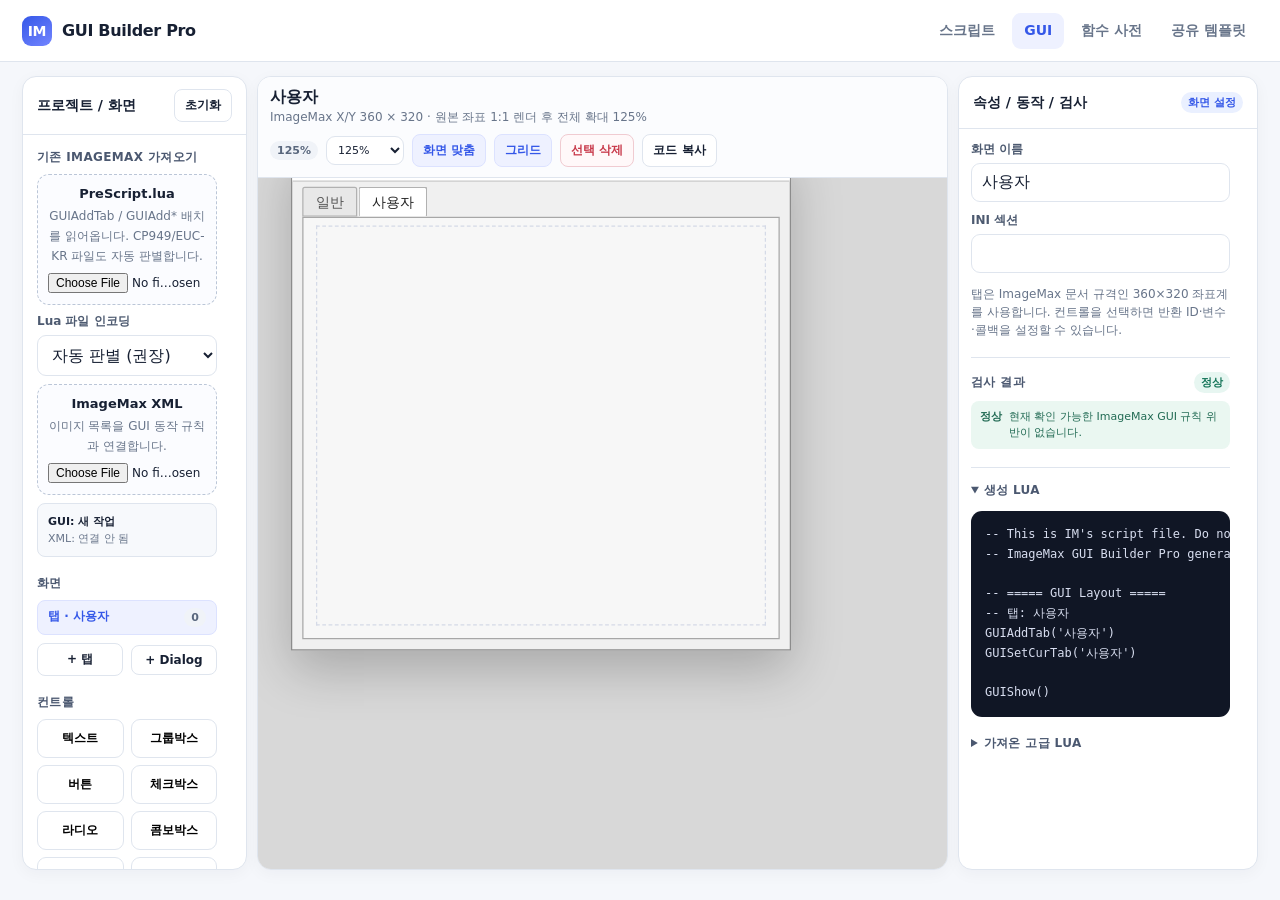
==== commit ae8f3717: "Add files via upload" ====
--- a/gui/index.html
+++ b/gui/index.html
@@ -49,13 +49,15 @@
     <section class="panel workspace">
       <div class="workbar">
         <div><b id="canvasTitle">사용자</b><div id="canvasMeta" class="hint">ImageMax GUI 좌표 360 × 320</div></div>
-        <div class="row wrap"><span id="zoomBadge" class="badge">125%</span><select id="zoomSelect" class="select zoom-select" title="미리보기 배율"><option value="1">100%</option><option value="1.25" selected>125%</option><option value="1.5">150%</option><option value="2">200%</option></select><button id="fitCanvas" class="btn small soft">화면 맞춤</button><button id="toggleGrid" class="btn small soft">그리드</button><button id="deleteControl" class="btn danger small" disabled>선택 삭제</button><button id="copyGuiLua" class="btn small">코드 복사</button></div>
+        <div class="row wrap"><span id="zoomBadge" class="badge">125%</span><select id="zoomSelect" class="select zoom-select" title="미리보기 배율"><option value="0.75">75%</option><option value="1">100%</option><option value="1.25" selected>125%</option><option value="1.5">150%</option><option value="2">200%</option></select><button id="fitCanvas" class="btn small soft">화면 맞춤</button><button id="toggleGrid" class="btn small soft">그리드</button><button id="deleteControl" class="btn danger small" disabled>선택 삭제</button><button id="copyGuiLua" class="btn small">코드 복사</button></div>
       </div>
       <div id="canvasWrap" class="canvas-wrap imagemax-preview-wrap">
-        <div class="imagemax-window">
-          <div class="imagemax-titlebar"><span>사용자 GUI 미리보기</span><span>— □ ×</span></div>
-          <div id="runtimeTabs" class="runtime-tabs"></div>
-          <div id="canvas" class="canvas-frame imagemax-runtime"></div>
+        <div id="runtimeStage" class="imagemax-stage">
+          <div id="runtimeWindow" class="imagemax-window">
+            <div class="imagemax-titlebar"><span>사용자 GUI 미리보기</span><span>— □ ×</span></div>
+            <div id="runtimeTabs" class="runtime-tabs"></div>
+            <div id="canvas" class="canvas-frame imagemax-runtime"></div>
+          </div>
         </div>
       </div>
     </section>
--- a/assets/app.css
+++ b/assets/app.css
@@ -56,3 +56,95 @@
 @media(max-width:820px){.script-grid-v5{display:block;height:auto}.script-grid-v5>.panel{margin-bottom:12px}.script-main-v5{height:auto}.template-library-v5{border-right:0}.builder-column-v5{display:flex}.recipe-grid-v5{grid-template-columns:1fr}.script-bottom-zone-v5{display:block}.context-dock-v5{display:block;border-left:0;border-top:1px solid var(--line)}.community-grid{grid-template-columns:1fr}.community-list{grid-template-columns:1fr}.template-toolbar-v5{grid-template-columns:1fr}.template-tools-row .hint{margin-left:0;width:100%}}
 /* V5 template library usability */
 .template-card-actions{display:flex;gap:6px;flex-wrap:wrap;align-items:center}.template-star{margin-left:auto;border:0;background:transparent;font-size:18px;line-height:1;cursor:pointer;color:#8993a8;padding:3px 4px}.template-star.active{color:#e0a000}.template-toolbar-v5 #favoriteOnly.active{background:#fff7d8;border-color:#e5c75c;color:#785b00}.modal-title-row{display:flex;align-items:flex-start;justify-content:space-between;gap:16px}.modal-title-row h3{margin:0 0 6px}.template-modal-grid{display:grid;grid-template-columns:1fr 1fr;gap:14px;margin-top:18px}.template-modal-grid .span-2{grid-column:1/-1}.textarea{resize:vertical;min-height:96px;font-family:inherit}.template-modal-summary{margin-top:14px;padding:12px 14px;border:1px solid var(--line);border-radius:10px;background:#f7f9fd;display:flex;align-items:center;justify-content:space-between;gap:14px}.row.end{justify-content:flex-end}@media(max-width:720px){.template-modal-grid{grid-template-columns:1fr}.template-modal-grid .span-2{grid-column:auto}}
+
+/* V6 — Script-first workspace + faithful ImageMax GUI runtime */
+.script-shell-v6{max-width:1680px;padding-top:14px}
+.script-grid-v6{display:grid;grid-template-columns:260px minmax(520px,1fr) 350px;gap:14px;height:calc(100vh - 90px);min-height:720px}
+.script-grid-v6>.panel{height:100%;min-height:0}
+.project-panel-v6 .panel-body{display:flex;flex-direction:column;min-height:0}
+.project-panel-v6 .section{flex:0 0 auto}
+.image-browser-v6{display:flex;flex-direction:column;min-height:0;flex:1;margin-bottom:10px}
+.image-list-v6{overflow:auto;min-height:170px;flex:1;margin-top:8px;padding-right:3px}
+.project-actions-v6{padding-top:4px}
+
+.script-center-v6{display:flex;flex-direction:column;min-width:0;overflow:hidden;background:#fff}
+.script-workbar-v6{flex:0 0 auto;padding:9px 11px}
+.selected-context-v6{display:flex;align-items:center;gap:10px;min-width:0}
+.selected-context-copy{min-width:0}.selected-context-copy>b{display:block;white-space:nowrap;overflow:hidden;text-overflow:ellipsis}
+.selected-thumb-v6{width:58px;height:42px;flex:0 0 auto;border:1px solid var(--line);border-radius:8px;background:#f5f7fb;display:grid;place-items:center;overflow:hidden;color:var(--muted);font-size:10px}
+.selected-thumb-v6 img{width:100%;height:100%;object-fit:cover;display:block}
+
+.lua-stage-v6{flex:1 1 48%;min-height:250px;display:flex;flex-direction:column;padding:12px 13px 10px;border-bottom:1px solid var(--line);background:#fbfcff}
+.lua-stage-head{display:flex;align-items:flex-start;justify-content:space-between;gap:12px;flex:0 0 auto}
+.execution-note-v6{flex:0 0 auto;margin:8px 0 7px}
+.code-main-v6{margin:0;flex:1;min-height:180px;max-height:none;font-size:12.5px;line-height:1.62;border-radius:10px}
+
+.work-editor-v6{flex:1 1 52%;min-height:260px;display:flex;flex-direction:column;overflow:hidden;background:#fff}
+.work-pane-tabs-v6{display:flex;gap:4px;padding:9px 12px 0;border-bottom:1px solid var(--line);background:#fff;flex:0 0 auto}
+.work-pane-tabs-v6 button{border:0;border-bottom:2px solid transparent;background:transparent;color:var(--muted);padding:8px 10px 9px;font-size:12px;font-weight:800}
+.work-pane-tabs-v6 button.active{color:var(--brand);border-bottom-color:var(--brand)}
+.work-pane-v6{display:none;min-height:0;flex:1;overflow:auto;padding:11px 12px}.work-pane-v6.active{display:flex;flex-direction:column}
+.pane-head-v6{display:flex;justify-content:space-between;gap:10px;align-items:flex-start;flex:0 0 auto}
+.rule-list-v6{padding:0;margin-top:7px;min-height:0;overflow:auto;flex:1}
+.rule-list-v6 .empty{min-height:150px}
+.flow-preview-v6{padding-top:4px;overflow:auto}
+.work-pane-v6 #imageDetails{padding-top:4px}
+
+.template-panel-v6{display:flex;flex-direction:column;min-height:0;overflow:hidden}
+.template-panel-head-v6{display:flex;justify-content:space-between;align-items:flex-start;gap:10px;padding:13px 13px 10px;border-bottom:1px solid var(--line);background:#fff;flex:0 0 auto}
+.template-panel-head-v6 .panel-title{display:block;margin-bottom:3px}
+.template-panel-tools-v6{padding:10px 11px;border-bottom:1px solid var(--line);background:#fbfcff;flex:0 0 auto}
+.template-mode-tabs-v6{margin:0 0 8px;display:grid;grid-template-columns:repeat(4,1fr);gap:4px;overflow:visible}
+.template-mode-tabs-v6 button{padding:7px 4px;font-size:10.5px;text-align:center}
+.template-panel-tools-v6>.input{margin-bottom:7px}
+.favorite-toggle-v6{width:38px;flex:0 0 auto;font-size:16px;padding:6px}
+.template-quick-actions-v6{display:flex;gap:5px;flex-wrap:wrap;margin-top:7px}.template-quick-actions-v6 .btn{padding:6px 8px;font-size:10.5px}
+.template-community-status-v6{margin-top:7px;color:var(--muted);font-size:10.5px}
+.recipe-list-v6{overflow:auto;min-height:0;flex:1;padding:10px;display:flex;flex-direction:column;gap:7px;background:#fff}
+.recipe-list-v6 .recipe-card{padding:10px 11px;border:1px solid var(--line);border-radius:10px;background:#fff;min-height:0;box-shadow:none;transition:border-color .12s,box-shadow .12s,transform .12s}
+.recipe-list-v6 .recipe-card:hover{border-color:#bcc7f5;box-shadow:0 4px 12px rgba(53,88,232,.08);transform:translateY(-1px)}
+.recipe-list-v6 .recipe-card-top{display:flex;justify-content:space-between;gap:6px;align-items:center}
+.recipe-list-v6 .recipe-tag{font-size:9.5px;padding:3px 6px;border-radius:999px;background:#eef1ff;color:var(--brand);font-weight:800}
+.recipe-list-v6 .recipe-cat{font-size:9px;color:#8a96a8}
+.recipe-list-v6 .recipe-card h3{font-size:12.5px;margin:6px 0 3px;line-height:1.35}
+.recipe-list-v6 .recipe-card p{font-size:10.5px;line-height:1.42;margin:0 0 8px;color:var(--muted);display:-webkit-box;-webkit-line-clamp:2;-webkit-box-orient:vertical;overflow:hidden}
+.recipe-list-v6 .template-card-actions{gap:5px}.recipe-list-v6 .template-card-actions .btn{padding:5px 8px;font-size:10.5px}.recipe-list-v6 .template-star{font-size:17px}
+.recipe-list-v6 .template-empty{min-height:160px}
+
+.script-grid-v6.code-focus{grid-template-columns:minmax(720px,1fr)}
+.script-grid-v6.code-focus>.project-panel-v6,.script-grid-v6.code-focus>.template-panel-v6{display:none}
+.script-grid-v6.code-focus .lua-stage-v6{flex-basis:62%}.script-grid-v6.code-focus .work-editor-v6{flex-basis:38%}
+
+/* Runtime fidelity: the documented 360x320 is the coordinate-origin range,
+   not the complete visible Windows client surface. */
+.imagemax-runtime{--preview-scale:1;--runtime-inset-x:10px;--runtime-inset-y:6px;--grid-step:10px;--grid-x:10px;--grid-y:6px;overflow:hidden;background-size:var(--grid-step) var(--grid-step);background-position:var(--grid-x) var(--grid-y)}
+.imagemax-runtime .coord-boundary{position:absolute;pointer-events:none;border:1px dashed rgba(65,89,160,.18);left:var(--runtime-inset-x);top:var(--runtime-inset-y);z-index:0}
+.imagemax-runtime .ctrl{font-family:"Malgun Gothic","맑은 고딕",sans-serif;font-size:calc(12px * var(--preview-scale));line-height:1.15;white-space:nowrap;overflow:visible;padding:0;min-width:0;min-height:0;z-index:1}
+.imagemax-runtime .ctrl.text{padding:0 calc(2px * var(--preview-scale));align-items:center}
+.imagemax-runtime .ctrl.group{padding:0;overflow:visible}
+.imagemax-runtime .group-title{top:calc(-8px * var(--preview-scale));left:calc(7px * var(--preview-scale));padding:0 calc(3px * var(--preview-scale));line-height:calc(15px * var(--preview-scale))}
+.imagemax-runtime .ctrl.button{padding:0 calc(6px * var(--preview-scale))}
+.imagemax-runtime .ctrl.check,.imagemax-runtime .ctrl.radio{padding:0 calc(1px * var(--preview-scale));gap:calc(4px * var(--preview-scale));border-color:transparent;background:transparent}
+.imagemax-runtime .native-check{width:calc(13px * var(--preview-scale));height:calc(13px * var(--preview-scale));border-width:1px}
+.imagemax-runtime .native-radio{width:calc(13px * var(--preview-scale));height:calc(13px * var(--preview-scale));border-width:1px}
+.imagemax-runtime .combo-value{padding-left:calc(5px * var(--preview-scale))}
+.imagemax-runtime .combo-arrow{width:calc(18px * var(--preview-scale));font-size:calc(8px * var(--preview-scale))}
+.imagemax-runtime .ctrl.edit{padding:0 calc(5px * var(--preview-scale))}
+.imagemax-runtime .ctrl.selected{outline-width:2px;outline-offset:1px}
+.imagemax-runtime .handle{width:calc(8px * var(--preview-scale));height:calc(8px * var(--preview-scale));right:calc(-5px * var(--preview-scale));bottom:calc(-5px * var(--preview-scale))}
+.gui-grid-pro .imagemax-preview-wrap{padding:18px;place-items:center}
+.gui-grid-pro .imagemax-window{max-width:none}
+
+@media(max-width:1320px){
+  .script-grid-v6{grid-template-columns:235px minmax(470px,1fr) 315px;gap:10px}.shell.script-shell-v6{padding-left:12px;padding-right:12px}.template-panel-tools-v6{padding:9px}.recipe-list-v6{padding:8px}
+  .gui-grid-pro{grid-template-columns:225px minmax(560px,1fr) 300px;gap:10px}
+}
+@media(max-width:1080px){
+  .script-grid-v6{grid-template-columns:230px minmax(0,1fr)}.template-panel-v6{position:fixed;right:12px;top:76px;bottom:12px;width:min(360px,calc(100vw - 24px));z-index:45;box-shadow:0 18px 50px rgba(22,32,55,.22);display:none}.script-grid-v6.library-open .template-panel-v6{display:flex}
+  .script-grid-v6.code-focus{grid-template-columns:minmax(0,1fr)}
+}
+@media(max-width:760px){
+  .script-grid-v6{display:block;height:auto}.script-grid-v6>.panel{height:auto;margin-bottom:12px}.project-panel-v6 .panel-body{display:block}.image-list-v6{max-height:360px}.script-center-v6{min-height:850px}.lua-stage-v6{min-height:360px}.work-editor-v6{min-height:380px}.template-panel-v6{position:static;width:auto;display:flex!important;min-height:620px}
+}
+.imagemax-runtime .ctrl.text,.imagemax-runtime .ctrl.check,.imagemax-runtime .ctrl.radio{min-width:0}
+\n\n/* V7 — stable layout / no flex compression */\n.imagemax-stage{position:relative;flex:0 0 auto}\n.imagemax-stage .imagemax-window{position:absolute;left:0;top:0;transform-origin:top left}\n/* The runtime itself is always rendered at 1:1. Zoom is applied once to the whole window. */\n.imagemax-runtime .ctrl{font-size:12px!important;line-height:1.15!important}\n.imagemax-runtime .ctrl.text{padding:0 2px!important}\n.imagemax-runtime .ctrl.group{padding:0!important}\n.imagemax-runtime .group-title{top:-8px!important;left:7px!important;padding:0 3px!important;line-height:15px!important}\n.imagemax-runtime .ctrl.button{padding:0 6px!important}\n.imagemax-runtime .ctrl.check,.imagemax-runtime .ctrl.radio{padding:0 1px!important;gap:4px!important}\n.imagemax-runtime .native-check,.imagemax-runtime .native-radio{width:13px!important;height:13px!important}\n.imagemax-runtime .combo-value{padding-left:5px!important}\n.imagemax-runtime .combo-arrow{width:18px!important;font-size:8px!important}\n.imagemax-runtime .ctrl.edit{padding:0 5px!important}\n.imagemax-runtime .handle{width:8px!important;height:8px!important;right:-5px!important;bottom:-5px!important}\n.gui-grid-pro .imagemax-preview-wrap{display:flex;align-items:center;justify-content:center;overflow:auto;padding:22px}\n\n/* Script: cards must NEVER shrink to tag-only strips inside the flex scroller. */\n.script-grid-v6{grid-template-columns:260px minmax(560px,1fr) 390px}\n.lua-stage-v6{flex:0 0 46%;min-height:320px}\n.code-main-v6{min-height:230px}\n.work-editor-v6{flex:1 1 54%;min-height:250px}\n.template-panel-v6{min-width:0}\n.recipe-list-v6{display:block!important;overflow-y:auto;overflow-x:hidden;padding:10px}\n.recipe-list-v6 .recipe-card{display:flex!important;flex-direction:column;flex:0 0 auto!important;min-height:116px!important;height:auto!important;margin:0 0 8px;padding:11px 12px!important;overflow:visible!important}\n.recipe-list-v6 .recipe-card h3{display:block!important;font-size:13px!important;margin:7px 0 4px!important;line-height:1.35!important;color:var(--text)!important}\n.recipe-list-v6 .recipe-card p{display:-webkit-box!important;flex:0 0 auto!important;min-height:30px;margin:0 0 9px!important;-webkit-line-clamp:2;-webkit-box-orient:vertical;overflow:hidden!important;color:var(--muted)!important}\n.recipe-list-v6 .template-card-actions{margin-top:auto;display:flex!important;align-items:center!important}\n.recipe-list-v6 .template-card-actions .btn{display:inline-flex!important}\n.template-panel-head-v6{padding:14px 14px 11px}\n.template-panel-tools-v6{padding:11px 12px}\n.template-panel-head-v6 .hint{max-width:280px}\n@media(max-width:1320px){.script-grid-v6{grid-template-columns:235px minmax(500px,1fr) 350px}}\n
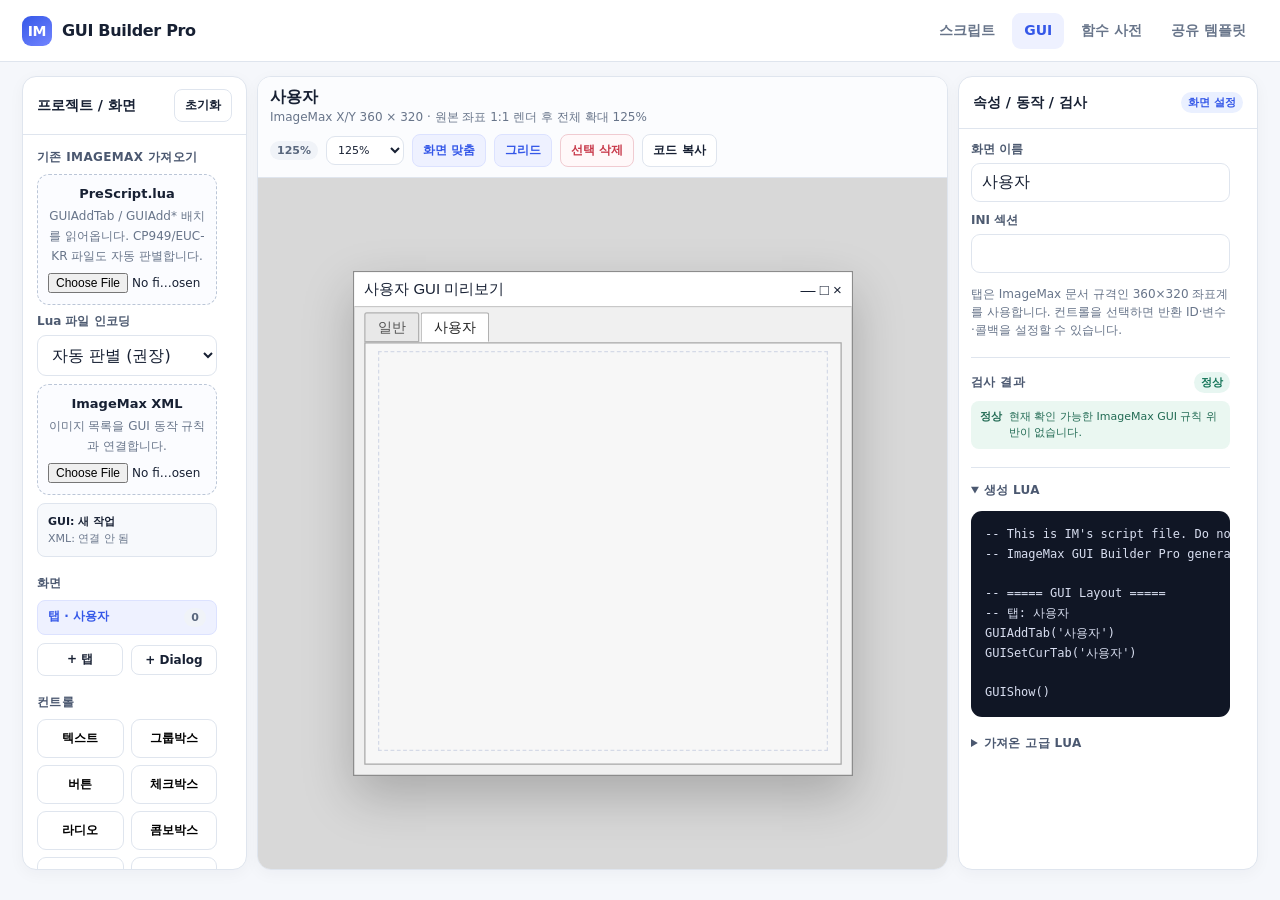
==== commit 50d74d79: "Add files via upload" ====
--- a/gui/index.html
+++ b/gui/index.html
@@ -49,7 +49,7 @@
     <section class="panel workspace">
       <div class="workbar">
         <div><b id="canvasTitle">사용자</b><div id="canvasMeta" class="hint">ImageMax GUI 좌표 360 × 320</div></div>
-        <div class="row wrap"><span id="zoomBadge" class="badge">125%</span><select id="zoomSelect" class="select zoom-select" title="미리보기 배율"><option value="0.75">75%</option><option value="1">100%</option><option value="1.25" selected>125%</option><option value="1.5">150%</option><option value="2">200%</option></select><button id="fitCanvas" class="btn small soft">화면 맞춤</button><button id="toggleGrid" class="btn small soft">그리드</button><button id="deleteControl" class="btn danger small" disabled>선택 삭제</button><button id="copyGuiLua" class="btn small">코드 복사</button></div>
+        <div class="row wrap"><span id="zoomBadge" class="badge">125%</span><select id="zoomSelect" class="select zoom-select" title="미리보기 배율"><option value=".75">75%</option><option value="1">100%</option><option value="1.25" selected>125%</option><option value="1.5">150%</option><option value="2">200%</option></select><button id="fitCanvas" class="btn small soft">화면 맞춤</button><button id="toggleGrid" class="btn small soft">그리드</button><button id="deleteControl" class="btn danger small" disabled>선택 삭제</button><button id="copyGuiLua" class="btn small">코드 복사</button></div>
       </div>
       <div id="canvasWrap" class="canvas-wrap imagemax-preview-wrap">
         <div id="runtimeStage" class="imagemax-stage">
--- a/assets/app.css
+++ b/assets/app.css
@@ -147,4 +147,34 @@
   .script-grid-v6{display:block;height:auto}.script-grid-v6>.panel{height:auto;margin-bottom:12px}.project-panel-v6 .panel-body{display:block}.image-list-v6{max-height:360px}.script-center-v6{min-height:850px}.lua-stage-v6{min-height:360px}.work-editor-v6{min-height:380px}.template-panel-v6{position:static;width:auto;display:flex!important;min-height:620px}
 }
 .imagemax-runtime .ctrl.text,.imagemax-runtime .ctrl.check,.imagemax-runtime .ctrl.radio{min-width:0}
-\n\n/* V7 — stable layout / no flex compression */\n.imagemax-stage{position:relative;flex:0 0 auto}\n.imagemax-stage .imagemax-window{position:absolute;left:0;top:0;transform-origin:top left}\n/* The runtime itself is always rendered at 1:1. Zoom is applied once to the whole window. */\n.imagemax-runtime .ctrl{font-size:12px!important;line-height:1.15!important}\n.imagemax-runtime .ctrl.text{padding:0 2px!important}\n.imagemax-runtime .ctrl.group{padding:0!important}\n.imagemax-runtime .group-title{top:-8px!important;left:7px!important;padding:0 3px!important;line-height:15px!important}\n.imagemax-runtime .ctrl.button{padding:0 6px!important}\n.imagemax-runtime .ctrl.check,.imagemax-runtime .ctrl.radio{padding:0 1px!important;gap:4px!important}\n.imagemax-runtime .native-check,.imagemax-runtime .native-radio{width:13px!important;height:13px!important}\n.imagemax-runtime .combo-value{padding-left:5px!important}\n.imagemax-runtime .combo-arrow{width:18px!important;font-size:8px!important}\n.imagemax-runtime .ctrl.edit{padding:0 5px!important}\n.imagemax-runtime .handle{width:8px!important;height:8px!important;right:-5px!important;bottom:-5px!important}\n.gui-grid-pro .imagemax-preview-wrap{display:flex;align-items:center;justify-content:center;overflow:auto;padding:22px}\n\n/* Script: cards must NEVER shrink to tag-only strips inside the flex scroller. */\n.script-grid-v6{grid-template-columns:260px minmax(560px,1fr) 390px}\n.lua-stage-v6{flex:0 0 46%;min-height:320px}\n.code-main-v6{min-height:230px}\n.work-editor-v6{flex:1 1 54%;min-height:250px}\n.template-panel-v6{min-width:0}\n.recipe-list-v6{display:block!important;overflow-y:auto;overflow-x:hidden;padding:10px}\n.recipe-list-v6 .recipe-card{display:flex!important;flex-direction:column;flex:0 0 auto!important;min-height:116px!important;height:auto!important;margin:0 0 8px;padding:11px 12px!important;overflow:visible!important}\n.recipe-list-v6 .recipe-card h3{display:block!important;font-size:13px!important;margin:7px 0 4px!important;line-height:1.35!important;color:var(--text)!important}\n.recipe-list-v6 .recipe-card p{display:-webkit-box!important;flex:0 0 auto!important;min-height:30px;margin:0 0 9px!important;-webkit-line-clamp:2;-webkit-box-orient:vertical;overflow:hidden!important;color:var(--muted)!important}\n.recipe-list-v6 .template-card-actions{margin-top:auto;display:flex!important;align-items:center!important}\n.recipe-list-v6 .template-card-actions .btn{display:inline-flex!important}\n.template-panel-head-v6{padding:14px 14px 11px}\n.template-panel-tools-v6{padding:11px 12px}\n.template-panel-head-v6 .hint{max-width:280px}\n@media(max-width:1320px){.script-grid-v6{grid-template-columns:235px minmax(500px,1fr) 350px}}\n+
+.imagemax-stage{position:relative;flex:0 0 auto}
+.imagemax-stage .imagemax-window{position:absolute;left:0;top:0;margin:0;transform-origin:top left}
+.imagemax-runtime .ctrl{font-size:12px;line-height:1.15}
+.imagemax-runtime .ctrl.text{padding:0 2px}
+.imagemax-runtime .ctrl.group{padding:0}
+.imagemax-runtime .group-title{top:-8px;left:7px;padding:0 3px;line-height:15px}
+.imagemax-runtime .ctrl.button{padding:0 6px}
+.imagemax-runtime .ctrl.check,.imagemax-runtime .ctrl.radio{padding:0 1px;gap:4px}
+.imagemax-runtime .native-check,.imagemax-runtime .native-radio{width:13px;height:13px}
+.imagemax-runtime .combo-value{padding-left:5px}
+.imagemax-runtime .combo-arrow{width:18px;font-size:8px}
+.imagemax-runtime .ctrl.edit{padding:0 5px}
+.imagemax-runtime .handle{width:8px;height:8px;right:-5px;bottom:-5px}
+.gui-grid-pro .imagemax-preview-wrap{display:flex;align-items:center;justify-content:center;overflow:auto;padding:22px}
+
+.script-grid-v6{grid-template-columns:260px minmax(560px,1fr) 390px}
+.lua-stage-v6{flex:0 0 46%;min-height:320px}
+.code-main-v6{min-height:230px}
+.work-editor-v6{flex:1 1 54%;min-height:250px}
+.template-panel-v6{min-width:0}
+.recipe-list-v6{display:block;overflow-y:auto;overflow-x:hidden;padding:10px}
+.recipe-list-v6 .recipe-card{display:flex;flex-direction:column;min-height:116px;height:auto;margin:0 0 8px;padding:11px 12px;overflow:visible}
+.recipe-list-v6 .recipe-card h3{display:block;font-size:13px;margin:7px 0 4px;line-height:1.35;color:var(--text)}
+.recipe-list-v6 .recipe-card p{display:-webkit-box;min-height:30px;margin:0 0 9px;-webkit-line-clamp:2;-webkit-box-orient:vertical;overflow:hidden;color:var(--muted)}
+.recipe-list-v6 .template-card-actions{margin-top:auto;display:flex;align-items:center}
+.recipe-list-v6 .template-card-actions .btn{display:inline-flex}
+.template-panel-head-v6{padding:14px 14px 11px}
+.template-panel-tools-v6{padding:11px 12px}
+.template-panel-head-v6 .hint{max-width:280px}
+@media(max-width:1320px){.script-grid-v6{grid-template-columns:235px minmax(500px,1fr) 350px}}
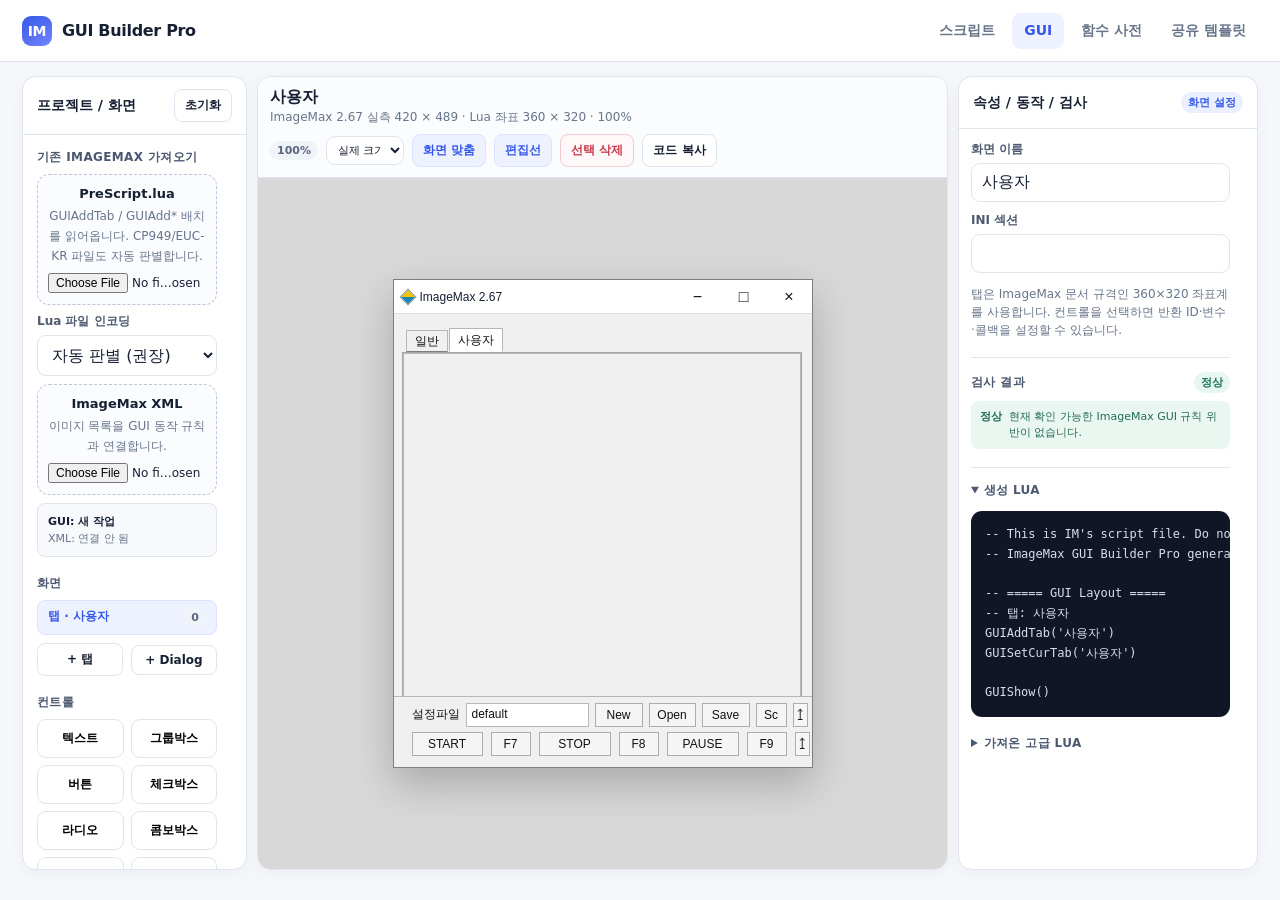
==== commit 3738b156: "Add files via upload" ====
--- a/gui/index.html
+++ b/gui/index.html
@@ -49,14 +49,18 @@
     <section class="panel workspace">
       <div class="workbar">
         <div><b id="canvasTitle">사용자</b><div id="canvasMeta" class="hint">ImageMax GUI 좌표 360 × 320</div></div>
-        <div class="row wrap"><span id="zoomBadge" class="badge">125%</span><select id="zoomSelect" class="select zoom-select" title="미리보기 배율"><option value=".75">75%</option><option value="1">100%</option><option value="1.25" selected>125%</option><option value="1.5">150%</option><option value="2">200%</option></select><button id="fitCanvas" class="btn small soft">화면 맞춤</button><button id="toggleGrid" class="btn small soft">그리드</button><button id="deleteControl" class="btn danger small" disabled>선택 삭제</button><button id="copyGuiLua" class="btn small">코드 복사</button></div>
+        <div class="row wrap"><span id="zoomBadge" class="badge">100%</span><select id="zoomSelect" class="select zoom-select" title="편집 화면 배율"><option value=".75">75%</option><option value="1" selected>실제 크기 100%</option><option value="1.25">125%</option><option value="1.5">150%</option><option value="2">200%</option></select><button id="fitCanvas" class="btn small soft">화면 맞춤</button><button id="toggleGrid" class="btn small soft">편집선</button><button id="deleteControl" class="btn danger small" disabled>선택 삭제</button><button id="copyGuiLua" class="btn small">코드 복사</button></div>
       </div>
       <div id="canvasWrap" class="canvas-wrap imagemax-preview-wrap">
         <div id="runtimeStage" class="imagemax-stage">
           <div id="runtimeWindow" class="imagemax-window">
-            <div class="imagemax-titlebar"><span>사용자 GUI 미리보기</span><span>— □ ×</span></div>
+            <div class="imagemax-titlebar"><span class="imagemax-title"><i class="imagemax-app-icon"></i>ImageMax 2.67</span><span class="imagemax-window-actions"><i>−</i><i>□</i><i>×</i></span></div>
             <div id="runtimeTabs" class="runtime-tabs"></div>
             <div id="canvas" class="canvas-frame imagemax-runtime"></div>
+            <div id="runtimeFooter" class="imagemax-footer" aria-hidden="true">
+              <div class="imagemax-footer-row"><span>설정파일</span><span class="native-input">default</span><button>New</button><button>Open</button><button>Save</button><button>Sc</button><button class="arrow-button">↥</button></div>
+              <div class="imagemax-footer-row"><button class="run-button">START</button><button>F7</button><button class="run-button">STOP</button><button>F8</button><button class="run-button">PAUSE</button><button>F9</button><button class="arrow-button">↥</button></div>
+            </div>
           </div>
         </div>
       </div>
--- a/assets/app.css
+++ b/assets/app.css
@@ -150,6 +150,18 @@
 
 .imagemax-stage{position:relative;flex:0 0 auto}
 .imagemax-stage .imagemax-window{position:absolute;left:0;top:0;margin:0;transform-origin:top left}
+.imagemax-window.main-preview{box-sizing:border-box;width:420px;height:489px;padding:0 8px 8px;background:#f0f0f0;border:1px solid #7e7e7e;overflow:hidden;box-shadow:0 16px 38px rgba(0,0,0,.22)}
+.main-preview .imagemax-titlebar{box-sizing:border-box;height:34px;margin:0 -8px;padding:0 8px;background:#fff;border-bottom:1px solid #dedede;font:12px "Malgun Gothic","맑은 고딕",sans-serif}
+.imagemax-title,.imagemax-window-actions{display:flex;align-items:center}.imagemax-title{gap:6px}.imagemax-app-icon{width:12px;height:12px;display:inline-block;background:linear-gradient(135deg,#f2c500 0 48%,#1688b8 50%);border:1px solid #87939b;transform:rotate(45deg);flex:0 0 auto}
+.imagemax-window-actions{height:100%;margin-right:-8px}.imagemax-window-actions i{width:46px;height:100%;display:grid;place-items:center;font:16px Arial,sans-serif;font-style:normal;color:#111}.imagemax-window-actions i:last-child{width:45px}
+.main-preview .runtime-tabs{box-sizing:border-box;height:38px;margin:0;padding:8px 4px 0;align-items:flex-end;background:#f0f0f0}
+.main-preview .runtime-tab{box-sizing:border-box;height:22px;padding:2px 8px;border-radius:0;border:1px solid #b7b7b7;border-bottom-color:#7d7d7d;background:#f0f0f0;color:#111;font:12px "Malgun Gothic","맑은 고딕",sans-serif}
+.main-preview .runtime-tab.active{height:24px;padding-top:3px;background:#fff;border-bottom-color:#fff}.main-preview .runtime-tab.system-tab{opacity:1;color:#111}
+.main-preview .imagemax-runtime{box-sizing:border-box;width:400px!important;height:346px!important;background:#f0f0f0;box-shadow:inset 0 0 0 1px #b7b7b7}
+.imagemax-runtime.no-grid .coord-boundary{display:none}
+.imagemax-footer{position:absolute;left:0;right:0;bottom:0;box-sizing:border-box;height:71px;padding:5px 3px 4px 18px;background:#f0f0f0;border-top:1px solid #b7b7b7;display:flex;flex-direction:column;gap:4px;font:12px "Malgun Gothic","맑은 고딕",sans-serif;color:#111}
+.imagemax-footer-row{height:25px;display:grid;align-items:center;gap:6px;white-space:nowrap}.imagemax-footer-row:first-child{grid-template-columns:48px 123px 48px 47px 48px 31px 15px}.imagemax-footer-row:last-child{grid-template-columns:71px 40px 72px 40px 72px 40px 15px;gap:8px}.imagemax-footer .native-input{box-sizing:border-box;width:123px;height:24px;padding:3px 5px;border:1px solid #b7b7b7;background:#fff}.imagemax-footer button{box-sizing:border-box;width:100%;height:24px;min-width:0;padding:1px 4px;border:1px solid #adadad;border-radius:0;background:#f5f5f5;color:#111;font:12px "Malgun Gothic","맑은 고딕",sans-serif}.imagemax-footer .arrow-button{padding:0;font-size:15px}
+.dialog-preview .imagemax-footer{display:none}
 .imagemax-runtime .ctrl{font-size:12px;line-height:1.15}
 .imagemax-runtime .ctrl.text{padding:0 2px}
 .imagemax-runtime .ctrl.group{padding:0}
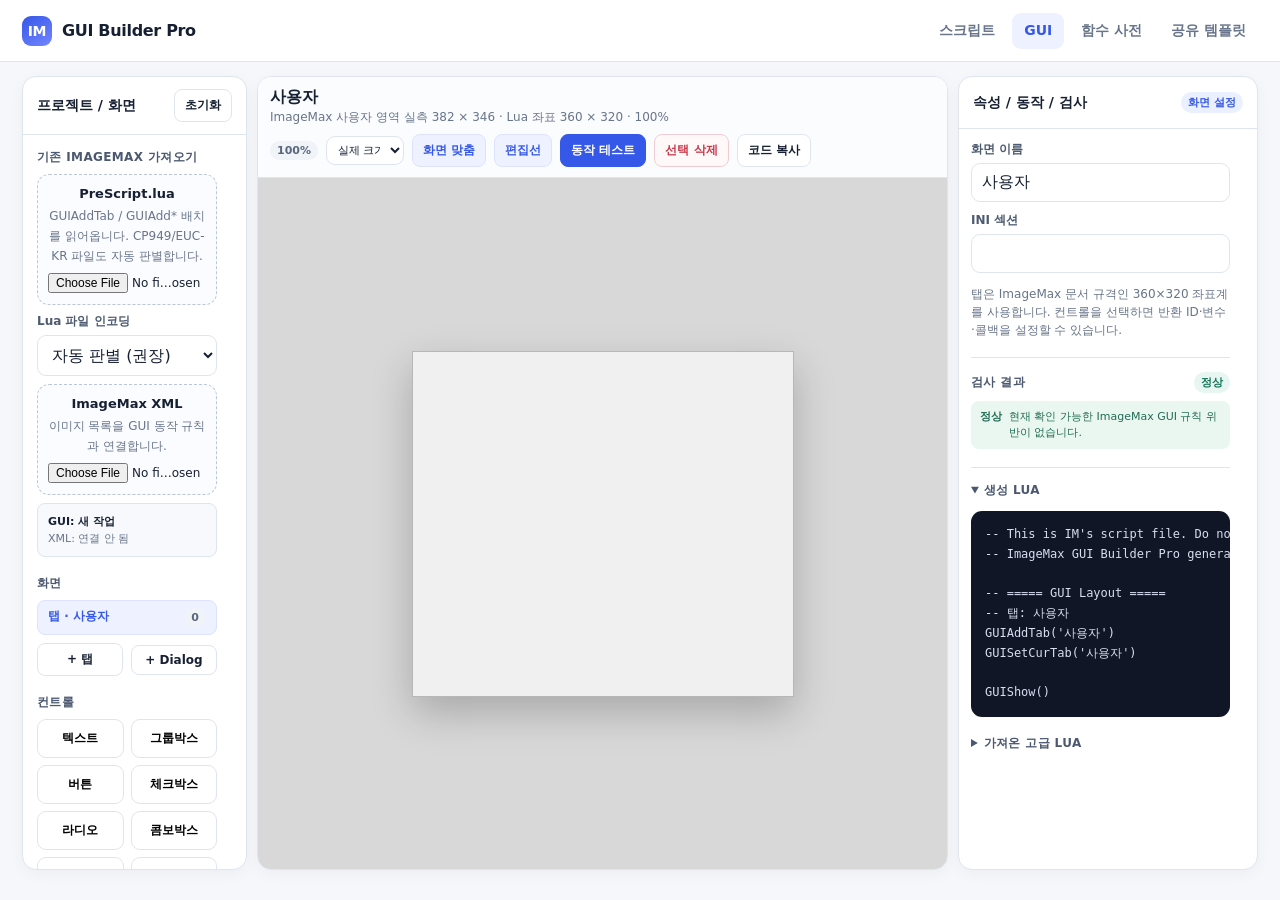
==== commit 91a815ae: "Add files via upload" ====
--- a/gui/index.html
+++ b/gui/index.html
@@ -49,7 +49,7 @@
     <section class="panel workspace">
       <div class="workbar">
         <div><b id="canvasTitle">사용자</b><div id="canvasMeta" class="hint">ImageMax GUI 좌표 360 × 320</div></div>
-        <div class="row wrap"><span id="zoomBadge" class="badge">100%</span><select id="zoomSelect" class="select zoom-select" title="편집 화면 배율"><option value=".75">75%</option><option value="1" selected>실제 크기 100%</option><option value="1.25">125%</option><option value="1.5">150%</option><option value="2">200%</option></select><button id="fitCanvas" class="btn small soft">화면 맞춤</button><button id="toggleGrid" class="btn small soft">편집선</button><button id="deleteControl" class="btn danger small" disabled>선택 삭제</button><button id="copyGuiLua" class="btn small">코드 복사</button></div>
+        <div class="row wrap"><span id="zoomBadge" class="badge">100%</span><select id="zoomSelect" class="select zoom-select" title="편집 화면 배율"><option value=".75">75%</option><option value="1" selected>실제 크기 100%</option><option value="1.25">125%</option><option value="1.5">150%</option><option value="2">200%</option></select><button id="fitCanvas" class="btn small soft">화면 맞춤</button><button id="toggleGrid" class="btn small soft">편집선</button><button id="toggleGuiTest" class="btn small primary" type="button">동작 테스트</button><button id="deleteControl" class="btn danger small" disabled>선택 삭제</button><button id="copyGuiLua" class="btn small">코드 복사</button></div>
       </div>
       <div id="canvasWrap" class="canvas-wrap imagemax-preview-wrap">
         <div id="runtimeStage" class="imagemax-stage">
@@ -64,6 +64,10 @@
           </div>
         </div>
       </div>
+      <aside id="guiTestPanel" class="gui-test-panel" hidden>
+        <div class="gui-test-head"><div><b>GUI 동작 테스트 로그</b><span>실제 ImageMax 호출 없이 값·콜백·노코드 규칙을 확인합니다.</span></div><button id="clearGuiTest" class="btn small" type="button">로그 지우기</button></div>
+        <div id="guiTestLog" class="gui-test-log" role="log" aria-live="polite"></div>
+      </aside>
     </section>
 
     <aside class="panel inspector-panel">
--- a/assets/app.css
+++ b/assets/app.css
@@ -150,16 +150,16 @@
 
 .imagemax-stage{position:relative;flex:0 0 auto}
 .imagemax-stage .imagemax-window{position:absolute;left:0;top:0;margin:0;transform-origin:top left}
-.imagemax-window.main-preview{box-sizing:border-box;width:420px;height:489px;padding:0 8px 8px;background:#f0f0f0;border:1px solid #7e7e7e;overflow:hidden;box-shadow:0 16px 38px rgba(0,0,0,.22)}
-.main-preview .imagemax-titlebar{box-sizing:border-box;height:34px;margin:0 -8px;padding:0 8px;background:#fff;border-bottom:1px solid #dedede;font:12px "Malgun Gothic","맑은 고딕",sans-serif}
+.imagemax-window.main-preview{box-sizing:border-box;width:382px;height:346px;padding:0;background:#f0f0f0;border:0;overflow:hidden;box-shadow:0 16px 38px rgba(0,0,0,.22)}
+.main-preview .imagemax-titlebar{display:none}
 .imagemax-title,.imagemax-window-actions{display:flex;align-items:center}.imagemax-title{gap:6px}.imagemax-app-icon{width:12px;height:12px;display:inline-block;background:linear-gradient(135deg,#f2c500 0 48%,#1688b8 50%);border:1px solid #87939b;transform:rotate(45deg);flex:0 0 auto}
 .imagemax-window-actions{height:100%;margin-right:-8px}.imagemax-window-actions i{width:46px;height:100%;display:grid;place-items:center;font:16px Arial,sans-serif;font-style:normal;color:#111}.imagemax-window-actions i:last-child{width:45px}
-.main-preview .runtime-tabs{box-sizing:border-box;height:38px;margin:0;padding:8px 4px 0;align-items:flex-end;background:#f0f0f0}
+.main-preview .runtime-tabs{display:none}
 .main-preview .runtime-tab{box-sizing:border-box;height:22px;padding:2px 8px;border-radius:0;border:1px solid #b7b7b7;border-bottom-color:#7d7d7d;background:#f0f0f0;color:#111;font:12px "Malgun Gothic","맑은 고딕",sans-serif}
 .main-preview .runtime-tab.active{height:24px;padding-top:3px;background:#fff;border-bottom-color:#fff}.main-preview .runtime-tab.system-tab{opacity:1;color:#111}
-.main-preview .imagemax-runtime{box-sizing:border-box;width:400px!important;height:346px!important;background:#f0f0f0;box-shadow:inset 0 0 0 1px #b7b7b7}
+.main-preview .imagemax-runtime{box-sizing:border-box;width:382px!important;height:346px!important;border:0;background:#f0f0f0;box-shadow:inset 0 0 0 1px #b7b7b7}
 .imagemax-runtime.no-grid .coord-boundary{display:none}
-.imagemax-footer{position:absolute;left:0;right:0;bottom:0;box-sizing:border-box;height:71px;padding:5px 3px 4px 18px;background:#f0f0f0;border-top:1px solid #b7b7b7;display:flex;flex-direction:column;gap:4px;font:12px "Malgun Gothic","맑은 고딕",sans-serif;color:#111}
+.imagemax-footer{display:none}
 .imagemax-footer-row{height:25px;display:grid;align-items:center;gap:6px;white-space:nowrap}.imagemax-footer-row:first-child{grid-template-columns:48px 123px 48px 47px 48px 31px 15px}.imagemax-footer-row:last-child{grid-template-columns:71px 40px 72px 40px 72px 40px 15px;gap:8px}.imagemax-footer .native-input{box-sizing:border-box;width:123px;height:24px;padding:3px 5px;border:1px solid #b7b7b7;background:#fff}.imagemax-footer button{box-sizing:border-box;width:100%;height:24px;min-width:0;padding:1px 4px;border:1px solid #adadad;border-radius:0;background:#f5f5f5;color:#111;font:12px "Malgun Gothic","맑은 고딕",sans-serif}.imagemax-footer .arrow-button{padding:0;font-size:15px}
 .dialog-preview .imagemax-footer{display:none}
 .imagemax-runtime .ctrl{font-size:12px;line-height:1.15}
@@ -167,13 +167,17 @@
 .imagemax-runtime .ctrl.group{padding:0}
 .imagemax-runtime .group-title{top:-8px;left:7px;padding:0 3px;line-height:15px}
 .imagemax-runtime .ctrl.button{padding:0 6px}
-.imagemax-runtime .ctrl.check,.imagemax-runtime .ctrl.radio{padding:0 1px;gap:4px}
+.imagemax-runtime .ctrl.check,.imagemax-runtime .ctrl.radio{padding:0;gap:2px}
 .imagemax-runtime .native-check,.imagemax-runtime .native-radio{width:13px;height:13px}
+.imagemax-runtime .native-check{transform:translateY(1px)}
+.imagemax-runtime .ctrl.check.empty-label .native-check{transform:translate(1px,5px)}
 .imagemax-runtime .combo-value{padding-left:5px}
 .imagemax-runtime .combo-arrow{width:18px;font-size:8px}
 .imagemax-runtime .ctrl.edit{padding:0 5px}
 .imagemax-runtime .handle{width:8px;height:8px;right:-5px;bottom:-5px}
 .gui-grid-pro .imagemax-preview-wrap{display:flex;align-items:center;justify-content:center;overflow:auto;padding:22px}
+
+.gui-test-panel{position:absolute;left:14px;right:14px;bottom:14px;z-index:30;max-height:190px;border:1px solid #aeb9d8;border-radius:11px;background:rgba(255,255,255,.97);box-shadow:0 12px 34px rgba(27,39,67,.2);overflow:hidden}.gui-test-panel[hidden]{display:none}.gui-test-head{display:flex;align-items:center;justify-content:space-between;gap:12px;padding:9px 11px;border-bottom:1px solid var(--line);background:#f7f9ff}.gui-test-head>div{display:flex;align-items:baseline;gap:9px}.gui-test-head b{font-size:12px}.gui-test-head span{font-size:10px;color:var(--muted)}.gui-test-log{height:122px;overflow:auto;padding:7px 9px;background:#111827;color:#dbe6ff;font:11px/1.5 Consolas,monospace}.gui-test-row{display:grid;grid-template-columns:22px 74px 1fr;gap:6px;align-items:start}.gui-test-row>span{color:#7888a8}.gui-test-row>b{color:#8fabff}.gui-test-row.error>b{color:#ff9ca9}.gui-test-row code{color:inherit;white-space:pre-wrap;overflow-wrap:anywhere}.imagemax-runtime.testing .ctrl{cursor:default}.imagemax-runtime.testing .ctrl.selected{outline:0;box-shadow:none}.imagemax-runtime.testing .handle{display:none!important}.native-test-choice{width:100%;height:100%;display:flex;align-items:center;gap:2px;cursor:pointer}.native-test-choice input{box-sizing:border-box;width:13px;height:13px;margin:0;accent-color:#4e67de;flex:0 0 auto}.native-test-select,.native-test-edit,.native-test-button{box-sizing:border-box;width:100%;height:100%;border:0;border-radius:0;background:transparent;color:#111;font:12px "Malgun Gothic","맑은 고딕",sans-serif}.native-test-select{padding:0 2px}.native-test-edit{padding:0}.native-test-button{cursor:pointer}.workspace{position:relative}
 
 .script-grid-v6{grid-template-columns:260px minmax(560px,1fr) 390px}
 .lua-stage-v6{flex:0 0 46%;min-height:320px}
@@ -190,3 +194,4 @@
 .template-panel-tools-v6{padding:11px 12px}
 .template-panel-head-v6 .hint{max-width:280px}
 @media(max-width:1320px){.script-grid-v6{grid-template-columns:235px minmax(500px,1fr) 350px}}
+.simulation-pane-v6{gap:10px}.simulation-controls-v6{display:grid;grid-template-columns:minmax(220px,1fr) minmax(220px,1fr) 150px;gap:9px}.simulation-controls-v6 .field{margin:0}.simulation-state-v6{padding:7px 9px;border:1px solid #d7def5;border-radius:8px;background:#f5f7ff;color:#42578f;font-size:11px;font-weight:800}.simulation-log-v6{min-height:150px;flex:1;overflow:auto;border-radius:10px;padding:9px 11px;background:#111827;color:#dbe6ff;font:11px/1.55 Consolas,monospace}.simulation-empty{height:100%;display:grid;place-items:center;color:#8c9ab6;text-align:center}.simulation-row-v6{display:grid;grid-template-columns:24px 78px 1fr;gap:7px;align-items:start}.simulation-row-v6>span{color:#71809f}.simulation-row-v6>b{color:#91adff}.simulation-row-v6 code{color:inherit;white-space:pre-wrap;overflow-wrap:anywhere}@media(max-width:900px){.simulation-controls-v6{grid-template-columns:1fr}}
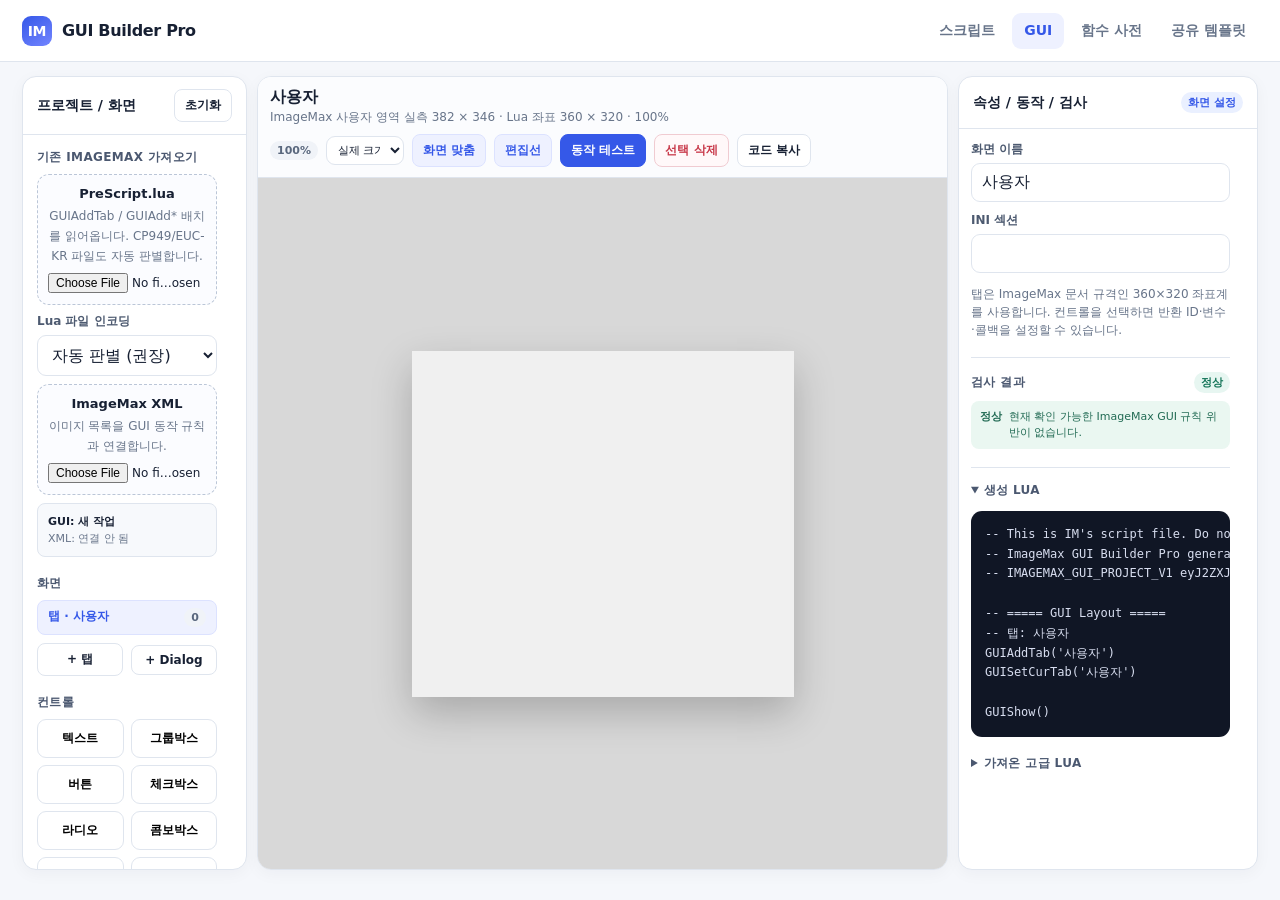
==== commit ed1e93f6: "Add files via upload" ====
--- a/gui/index.html
+++ b/gui/index.html
@@ -4,7 +4,7 @@
   <meta charset="utf-8">
   <meta name="viewport" content="width=device-width,initial-scale=1">
   <title>ImageMax GUI Builder Pro</title>
-  <link rel="stylesheet" href="../assets/app.css">
+  <link rel="stylesheet" href="../assets/app.css?v=20260813-r5">
 </head>
 <body>
 <header class="topbar">
@@ -113,5 +113,5 @@
 </div></div>
 
 <div id="toast" class="toast"></div>
-<script type="module" src="./gui-builder.js"></script>
+<script type="module" src="./gui-builder.js?v=20260813-r5"></script>
 </body></html>
--- a/assets/app.css
+++ b/assets/app.css
@@ -23,7 +23,7 @@
 .kv{display:grid;grid-template-columns:120px 1fr;gap:6px 10px;font-size:12px}.kv dt{color:var(--muted)}.kv dd{margin:0;font-weight:650;word-break:break-word}.existing{border:1px solid var(--line);border-radius:9px;padding:9px;margin-top:6px;background:#fafbfc}.existing .name{font-size:12px;font-weight:800}.existing pre{font-size:11px;white-space:pre-wrap;color:#4f5b70;margin:6px 0 0}
 .toast{position:fixed;right:20px;bottom:20px;background:#182238;color:#fff;padding:11px 14px;border-radius:10px;box-shadow:var(--shadow);font-size:13px;z-index:100;opacity:0;pointer-events:none;transform:translateY(10px);transition:.2s}.toast.show{opacity:1;transform:none}
 /* GUI */
-.gui-grid{display:grid;grid-template-columns:230px minmax(500px,1fr) 330px;gap:14px;height:calc(100vh - 106px);min-height:660px}.palette{display:grid;grid-template-columns:1fr 1fr;gap:7px}.tool{border:1px solid var(--line);border-radius:9px;background:#fff;padding:10px 8px;font-size:12px;font-weight:750;text-align:center}.tool:hover{border-color:#aebaf7;background:#f7f8ff}.canvas-wrap{height:100%;overflow:auto;background:#edf1f6;display:grid;place-items:center;padding:40px}.canvas-frame{position:relative;background:#fff;border:1px solid #bfc8d5;box-shadow:0 16px 40px rgba(31,45,75,.14);width:720px;height:640px;transform-origin:center center;overflow:hidden;background-image:linear-gradient(#f0f2f6 1px,transparent 1px),linear-gradient(90deg,#f0f2f6 1px,transparent 1px);background-size:20px 20px}.ctrl{position:absolute;border:1px solid #aeb7c4;background:#f7f8fa;border-radius:3px;display:flex;align-items:center;padding:0 8px;font-size:12px;user-select:none;cursor:move;min-width:12px;min-height:12px;color:#293449}.ctrl.selected{outline:2px solid #5873ff;outline-offset:1px}.ctrl.button{justify-content:center;background:#f6f6f6;box-shadow:inset 0 1px #fff}.ctrl.text{border-color:transparent;background:transparent}.ctrl.group{background:transparent;border-color:#99a5b5;align-items:flex-start;padding-top:4px}.ctrl.check::before{content:'□';margin-right:5px}.ctrl.radio::before{content:'○';margin-right:5px}.ctrl.edit{background:#fff}.ctrl.combo{background:#fff}.ctrl.combo::after{content:'▾';margin-left:auto}.handle{position:absolute;width:10px;height:10px;background:#5873ff;border:1px solid #fff;right:-6px;bottom:-6px;border-radius:2px;cursor:nwse-resize;display:none}.ctrl.selected .handle{display:block}.ruler{font-size:11px;color:var(--muted)}
+.gui-grid{display:grid;grid-template-columns:230px minmax(500px,1fr) 330px;gap:14px;height:calc(100vh - 106px);min-height:660px}.palette{display:grid;grid-template-columns:1fr 1fr;gap:7px}.tool{border:1px solid var(--line);border-radius:9px;background:#fff;padding:10px 8px;font-size:12px;font-weight:750;text-align:center}.tool:hover{border-color:#aebaf7;background:#f7f8ff}.canvas-wrap{height:100%;overflow:auto;background:#edf1f6;display:grid;place-items:center;padding:40px}.canvas-frame{position:relative;background:#fff;border:1px solid #bfc8d5;box-shadow:0 16px 40px rgba(31,45,75,.14);width:720px;height:640px;transform-origin:center center;overflow:hidden;background-image:linear-gradient(#f0f2f6 1px,transparent 1px),linear-gradient(90deg,#f0f2f6 1px,transparent 1px);background-size:20px 20px}.ctrl{position:absolute;border:1px solid #aeb7c4;background:#f7f8fa;border-radius:3px;display:flex;align-items:center;padding:0 8px;font-size:12px;user-select:none;cursor:move;min-width:12px;min-height:12px;color:#293449}.ctrl.selected{outline:2px solid #5873ff;outline-offset:1px}.ctrl.button{justify-content:center;background:#f6f6f6;box-shadow:inset 0 1px #fff}.ctrl.text{border-color:transparent;background:transparent}.ctrl.group{background:transparent;border-color:#99a5b5;align-items:flex-start;padding-top:4px}.ctrl.edit{background:#fff}.ctrl.combo{background:#fff}.handle{position:absolute;width:10px;height:10px;background:#5873ff;border:1px solid #fff;right:-6px;bottom:-6px;border-radius:2px;cursor:nwse-resize;display:none}.ctrl.selected .handle{display:block}.ruler{font-size:11px;color:var(--muted)}
 .tab-strip{display:flex;gap:4px;align-items:center;overflow:auto}.gui-tab{border:1px solid var(--line);background:#fff;padding:7px 10px;border-radius:8px 8px 0 0;font-size:12px;font-weight:700}.gui-tab.active{background:#eef1ff;color:var(--brand);border-color:#cbd3ff}.modal-backdrop{position:fixed;inset:0;background:rgba(14,20,34,.45);display:none;place-items:center;z-index:80}.modal-backdrop.open{display:grid}.modal{width:min(680px,92vw);max-height:86vh;overflow:auto;background:#fff;border-radius:15px;border:1px solid var(--line);box-shadow:0 26px 70px rgba(0,0,0,.22);padding:20px}.modal h3{margin:0 0 14px}
 .ref-grid{display:grid;grid-template-columns:250px 1fr;gap:14px}.ref-list{display:flex;flex-direction:column;gap:7px}.ref-card{border:1px solid var(--line);border-radius:11px;background:#fff;padding:14px}.ref-card h3{font-size:14px;margin:0 0 7px}.sig{font:12px/1.5 Consolas,monospace;background:#f4f6fa;border:1px solid #e4e8ef;padding:8px;border-radius:7px;overflow:auto}.ref-card p{font-size:12px;color:var(--muted);line-height:1.5;margin:8px 0 0}
 @media(max-width:1100px){.appgrid,.gui-grid{grid-template-columns:260px 1fr}.appgrid>.panel:last-child,.gui-grid>.panel:last-child{display:none}.cards{grid-template-columns:1fr 1fr}.hero{grid-template-columns:1fr}}
@@ -115,26 +115,6 @@
 .script-grid-v6.code-focus>.project-panel-v6,.script-grid-v6.code-focus>.template-panel-v6{display:none}
 .script-grid-v6.code-focus .lua-stage-v6{flex-basis:62%}.script-grid-v6.code-focus .work-editor-v6{flex-basis:38%}
 
-/* Runtime fidelity: the documented 360x320 is the coordinate-origin range,
-   not the complete visible Windows client surface. */
-.imagemax-runtime{--preview-scale:1;--runtime-inset-x:10px;--runtime-inset-y:6px;--grid-step:10px;--grid-x:10px;--grid-y:6px;overflow:hidden;background-size:var(--grid-step) var(--grid-step);background-position:var(--grid-x) var(--grid-y)}
-.imagemax-runtime .coord-boundary{position:absolute;pointer-events:none;border:1px dashed rgba(65,89,160,.18);left:var(--runtime-inset-x);top:var(--runtime-inset-y);z-index:0}
-.imagemax-runtime .ctrl{font-family:"Malgun Gothic","맑은 고딕",sans-serif;font-size:calc(12px * var(--preview-scale));line-height:1.15;white-space:nowrap;overflow:visible;padding:0;min-width:0;min-height:0;z-index:1}
-.imagemax-runtime .ctrl.text{padding:0 calc(2px * var(--preview-scale));align-items:center}
-.imagemax-runtime .ctrl.group{padding:0;overflow:visible}
-.imagemax-runtime .group-title{top:calc(-8px * var(--preview-scale));left:calc(7px * var(--preview-scale));padding:0 calc(3px * var(--preview-scale));line-height:calc(15px * var(--preview-scale))}
-.imagemax-runtime .ctrl.button{padding:0 calc(6px * var(--preview-scale))}
-.imagemax-runtime .ctrl.check,.imagemax-runtime .ctrl.radio{padding:0 calc(1px * var(--preview-scale));gap:calc(4px * var(--preview-scale));border-color:transparent;background:transparent}
-.imagemax-runtime .native-check{width:calc(13px * var(--preview-scale));height:calc(13px * var(--preview-scale));border-width:1px}
-.imagemax-runtime .native-radio{width:calc(13px * var(--preview-scale));height:calc(13px * var(--preview-scale));border-width:1px}
-.imagemax-runtime .combo-value{padding-left:calc(5px * var(--preview-scale))}
-.imagemax-runtime .combo-arrow{width:calc(18px * var(--preview-scale));font-size:calc(8px * var(--preview-scale))}
-.imagemax-runtime .ctrl.edit{padding:0 calc(5px * var(--preview-scale))}
-.imagemax-runtime .ctrl.selected{outline-width:2px;outline-offset:1px}
-.imagemax-runtime .handle{width:calc(8px * var(--preview-scale));height:calc(8px * var(--preview-scale));right:calc(-5px * var(--preview-scale));bottom:calc(-5px * var(--preview-scale))}
-.gui-grid-pro .imagemax-preview-wrap{padding:18px;place-items:center}
-.gui-grid-pro .imagemax-window{max-width:none}
-
 @media(max-width:1320px){
   .script-grid-v6{grid-template-columns:235px minmax(470px,1fr) 315px;gap:10px}.shell.script-shell-v6{padding-left:12px;padding-right:12px}.template-panel-tools-v6{padding:9px}.recipe-list-v6{padding:8px}
   .gui-grid-pro{grid-template-columns:225px minmax(560px,1fr) 300px;gap:10px}
@@ -150,34 +130,37 @@
 
 .imagemax-stage{position:relative;flex:0 0 auto}
 .imagemax-stage .imagemax-window{position:absolute;left:0;top:0;margin:0;transform-origin:top left}
-.imagemax-window.main-preview{box-sizing:border-box;width:382px;height:346px;padding:0;background:#f0f0f0;border:0;overflow:hidden;box-shadow:0 16px 38px rgba(0,0,0,.22)}
+.imagemax-window.main-preview{box-sizing:border-box;width:var(--im-window-width,382px);height:var(--im-window-height,346px);padding:0;background:#f0f0f0;border:0;overflow:hidden;box-shadow:0 16px 38px rgba(0,0,0,.22)}
 .main-preview .imagemax-titlebar{display:none}
 .imagemax-title,.imagemax-window-actions{display:flex;align-items:center}.imagemax-title{gap:6px}.imagemax-app-icon{width:12px;height:12px;display:inline-block;background:linear-gradient(135deg,#f2c500 0 48%,#1688b8 50%);border:1px solid #87939b;transform:rotate(45deg);flex:0 0 auto}
 .imagemax-window-actions{height:100%;margin-right:-8px}.imagemax-window-actions i{width:46px;height:100%;display:grid;place-items:center;font:16px Arial,sans-serif;font-style:normal;color:#111}.imagemax-window-actions i:last-child{width:45px}
 .main-preview .runtime-tabs{display:none}
 .main-preview .runtime-tab{box-sizing:border-box;height:22px;padding:2px 8px;border-radius:0;border:1px solid #b7b7b7;border-bottom-color:#7d7d7d;background:#f0f0f0;color:#111;font:12px "Malgun Gothic","맑은 고딕",sans-serif}
 .main-preview .runtime-tab.active{height:24px;padding-top:3px;background:#fff;border-bottom-color:#fff}.main-preview .runtime-tab.system-tab{opacity:1;color:#111}
-.main-preview .imagemax-runtime{box-sizing:border-box;width:382px!important;height:346px!important;border:0;background:#f0f0f0;box-shadow:inset 0 0 0 1px #b7b7b7}
+.main-preview .imagemax-runtime{width:100%!important;height:100%!important}
 .imagemax-runtime.no-grid .coord-boundary{display:none}
 .imagemax-footer{display:none}
 .imagemax-footer-row{height:25px;display:grid;align-items:center;gap:6px;white-space:nowrap}.imagemax-footer-row:first-child{grid-template-columns:48px 123px 48px 47px 48px 31px 15px}.imagemax-footer-row:last-child{grid-template-columns:71px 40px 72px 40px 72px 40px 15px;gap:8px}.imagemax-footer .native-input{box-sizing:border-box;width:123px;height:24px;padding:3px 5px;border:1px solid #b7b7b7;background:#fff}.imagemax-footer button{box-sizing:border-box;width:100%;height:24px;min-width:0;padding:1px 4px;border:1px solid #adadad;border-radius:0;background:#f5f5f5;color:#111;font:12px "Malgun Gothic","맑은 고딕",sans-serif}.imagemax-footer .arrow-button{padding:0;font-size:15px}
 .dialog-preview .imagemax-footer{display:none}
-.imagemax-runtime .ctrl{font-size:12px;line-height:1.15}
+.imagemax-runtime{--im-font:"Malgun Gothic","맑은 고딕",sans-serif;--im-font-size:12px;--im-line-height:18px;--im-client-bg:#f0f0f0;--im-control-bg:#fff;--im-control-border:#9f9f9f;--im-choice-border:#7d7d7d;--im-group-border:#a0a0a0;--im-check-size:13px;--im-arrow-width:18px;--im-grid-step:10px;--im-grid-x:10px;--im-grid-y:7px;box-sizing:border-box;overflow:hidden;border:0;background-color:var(--im-client-bg);background-size:var(--im-grid-step) var(--im-grid-step);background-position:var(--im-grid-x) var(--im-grid-y);box-shadow:inset 0 0 0 1px #b7b7b7}
+.canvas-frame.imagemax-runtime{background-color:var(--im-client-bg)}
+.imagemax-runtime .coord-boundary{position:absolute;left:var(--runtime-inset-x);top:var(--runtime-inset-y);z-index:0;border:1px dashed rgba(65,89,160,.18);pointer-events:none}
+.imagemax-runtime .ctrl{z-index:1;min-width:0;min-height:0;padding:0;border-radius:0;color:#000;font-family:var(--im-font);font-size:var(--im-font-size);font-weight:400;font-style:normal;line-height:var(--im-line-height);letter-spacing:0;font-synthesis:none;white-space:nowrap;overflow:visible}
+.imagemax-runtime .ctrl.check::before,.imagemax-runtime .ctrl.radio::before,.imagemax-runtime .ctrl.combo::after{content:none;display:none}
 .imagemax-runtime .ctrl.text{padding:0 2px}
-.imagemax-runtime .ctrl.group{padding:0}
-.imagemax-runtime .group-title{top:-8px;left:7px;padding:0 3px;line-height:15px}
-.imagemax-runtime .ctrl.button{padding:0 6px}
-.imagemax-runtime .ctrl.check,.imagemax-runtime .ctrl.radio{padding:0;gap:2px}
-.imagemax-runtime .native-check,.imagemax-runtime .native-radio{width:13px;height:13px}
-.imagemax-runtime .native-check{transform:translateY(1px)}
-.imagemax-runtime .ctrl.check.empty-label .native-check{transform:translate(1px,5px)}
-.imagemax-runtime .combo-value{padding-left:5px}
-.imagemax-runtime .combo-arrow{width:18px;font-size:8px}
-.imagemax-runtime .ctrl.edit{padding:0 5px}
+.imagemax-runtime .ctrl.group{padding:0;border:1px solid var(--im-group-border);background:transparent;overflow:visible}
+.imagemax-runtime .group-title{top:-8px;left:7px;padding:0 3px;background:var(--im-client-bg);line-height:15px}
+.imagemax-runtime .ctrl.button{padding:0 6px;border:1px solid var(--im-control-border);background:linear-gradient(#fff,#e8e8e8)}
+.imagemax-runtime .ctrl.check,.imagemax-runtime .ctrl.radio{padding:0;gap:3px;border-color:transparent;background:transparent}
+.imagemax-runtime .native-test-choice>span{white-space:pre}
+.imagemax-runtime .native-check,.imagemax-runtime .native-radio{box-sizing:border-box;width:var(--im-check-size);height:var(--im-check-size);border:1px solid var(--im-choice-border);background:var(--im-control-bg)}
+.imagemax-runtime .ctrl.combo{padding:0;border:1px solid var(--im-control-border);background:var(--im-control-bg)}
+.imagemax-runtime .combo-arrow{width:var(--im-arrow-width);height:100%;border-left:1px solid #b5b5b5;background:#eee;font-size:8px}
+.imagemax-runtime .ctrl.edit{padding:0 5px;border:1px solid var(--im-control-border);background:var(--im-control-bg)}
 .imagemax-runtime .handle{width:8px;height:8px;right:-5px;bottom:-5px}
 .gui-grid-pro .imagemax-preview-wrap{display:flex;align-items:center;justify-content:center;overflow:auto;padding:22px}
 
-.gui-test-panel{position:absolute;left:14px;right:14px;bottom:14px;z-index:30;max-height:190px;border:1px solid #aeb9d8;border-radius:11px;background:rgba(255,255,255,.97);box-shadow:0 12px 34px rgba(27,39,67,.2);overflow:hidden}.gui-test-panel[hidden]{display:none}.gui-test-head{display:flex;align-items:center;justify-content:space-between;gap:12px;padding:9px 11px;border-bottom:1px solid var(--line);background:#f7f9ff}.gui-test-head>div{display:flex;align-items:baseline;gap:9px}.gui-test-head b{font-size:12px}.gui-test-head span{font-size:10px;color:var(--muted)}.gui-test-log{height:122px;overflow:auto;padding:7px 9px;background:#111827;color:#dbe6ff;font:11px/1.5 Consolas,monospace}.gui-test-row{display:grid;grid-template-columns:22px 74px 1fr;gap:6px;align-items:start}.gui-test-row>span{color:#7888a8}.gui-test-row>b{color:#8fabff}.gui-test-row.error>b{color:#ff9ca9}.gui-test-row code{color:inherit;white-space:pre-wrap;overflow-wrap:anywhere}.imagemax-runtime.testing .ctrl{cursor:default}.imagemax-runtime.testing .ctrl.selected{outline:0;box-shadow:none}.imagemax-runtime.testing .handle{display:none!important}.native-test-choice{width:100%;height:100%;display:flex;align-items:center;gap:2px;cursor:pointer}.native-test-choice input{box-sizing:border-box;width:13px;height:13px;margin:0;accent-color:#4e67de;flex:0 0 auto}.native-test-select,.native-test-edit,.native-test-button{box-sizing:border-box;width:100%;height:100%;border:0;border-radius:0;background:transparent;color:#111;font:12px "Malgun Gothic","맑은 고딕",sans-serif}.native-test-select{padding:0 2px}.native-test-edit{padding:0}.native-test-button{cursor:pointer}.workspace{position:relative}
+.gui-test-panel{position:static;flex:0 0 174px;margin:0 14px 14px;z-index:30;border:1px solid #aeb9d8;border-radius:11px;background:#fff;box-shadow:0 8px 22px rgba(27,39,67,.12);overflow:hidden}.gui-test-panel[hidden]{display:none}.workspace.test-active .canvas-wrap{height:auto;min-height:0;flex:1}.gui-test-head{display:flex;align-items:center;justify-content:space-between;gap:12px;padding:9px 11px;border-bottom:1px solid var(--line);background:#f7f9ff}.gui-test-head>div{display:flex;align-items:baseline;gap:9px}.gui-test-head b{font-size:12px}.gui-test-head span{font-size:10px;color:var(--muted)}.gui-test-log{height:122px;overflow:auto;padding:7px 9px;background:#111827;color:#dbe6ff;font:11px/1.5 Consolas,monospace}.gui-test-row{display:grid;grid-template-columns:22px 74px 1fr;gap:6px;align-items:start}.gui-test-row>span{color:#7888a8}.gui-test-row>b{color:#8fabff}.gui-test-row.error>b{color:#ff9ca9}.gui-test-row code{color:inherit;white-space:pre-wrap;overflow-wrap:anywhere}.imagemax-runtime.testing .ctrl{cursor:default}.imagemax-runtime.testing .ctrl.selected{outline:0;box-shadow:none}.imagemax-runtime.testing .handle{display:none!important}.native-test-choice{position:relative;width:100%;height:100%;display:flex;align-items:center;gap:3px;cursor:pointer}.native-test-choice input{position:absolute;inset:0;width:100%;height:100%;margin:0;opacity:0;cursor:pointer}.native-test-choice input:disabled{cursor:move}.native-test-choice .native-check,.native-test-choice .native-radio{transform:none}.native-test-choice input:checked+.native-check::after{content:'✓';position:absolute;left:1px;top:-4px;font:12px/13px Arial,sans-serif;color:#111}.native-test-choice input:checked+.native-radio::after{content:'';position:absolute;inset:3px;border-radius:50%;background:#111}.native-test-choice .native-check,.native-test-choice .native-radio{position:relative;flex:0 0 auto}.native-test-select,.native-test-edit,.native-test-button{box-sizing:border-box;height:100%;border:0;border-radius:0;background:transparent;color:#000;font:400 12px/18px "Malgun Gothic","맑은 고딕",sans-serif;letter-spacing:0}.native-test-select{min-width:0;flex:1;width:auto;padding:0 5px;appearance:none;-webkit-appearance:none;outline:0}.native-test-edit{width:100%;padding:0;outline:0}.native-test-button{width:100%;padding:0;cursor:pointer}.workspace{position:relative}
 
 .script-grid-v6{grid-template-columns:260px minmax(560px,1fr) 390px}
 .lua-stage-v6{flex:0 0 46%;min-height:320px}
@@ -195,3 +178,4 @@
 .template-panel-head-v6 .hint{max-width:280px}
 @media(max-width:1320px){.script-grid-v6{grid-template-columns:235px minmax(500px,1fr) 350px}}
 .simulation-pane-v6{gap:10px}.simulation-controls-v6{display:grid;grid-template-columns:minmax(220px,1fr) minmax(220px,1fr) 150px;gap:9px}.simulation-controls-v6 .field{margin:0}.simulation-state-v6{padding:7px 9px;border:1px solid #d7def5;border-radius:8px;background:#f5f7ff;color:#42578f;font-size:11px;font-weight:800}.simulation-log-v6{min-height:150px;flex:1;overflow:auto;border-radius:10px;padding:9px 11px;background:#111827;color:#dbe6ff;font:11px/1.55 Consolas,monospace}.simulation-empty{height:100%;display:grid;place-items:center;color:#8c9ab6;text-align:center}.simulation-row-v6{display:grid;grid-template-columns:24px 78px 1fr;gap:7px;align-items:start}.simulation-row-v6>span{color:#71809f}.simulation-row-v6>b{color:#91adff}.simulation-row-v6 code{color:inherit;white-space:pre-wrap;overflow-wrap:anywhere}@media(max-width:900px){.simulation-controls-v6{grid-template-columns:1fr}}
+.imagemax-runtime:not(.testing) input,.imagemax-runtime:not(.testing) select,.imagemax-runtime:not(.testing) button{pointer-events:none}.imagemax-runtime input:disabled,.imagemax-runtime select:disabled,.imagemax-runtime button:disabled{opacity:1;color:#000;-webkit-text-fill-color:#000}.imagemax-runtime select:disabled{background:transparent}.imagemax-runtime button:disabled{cursor:move}
